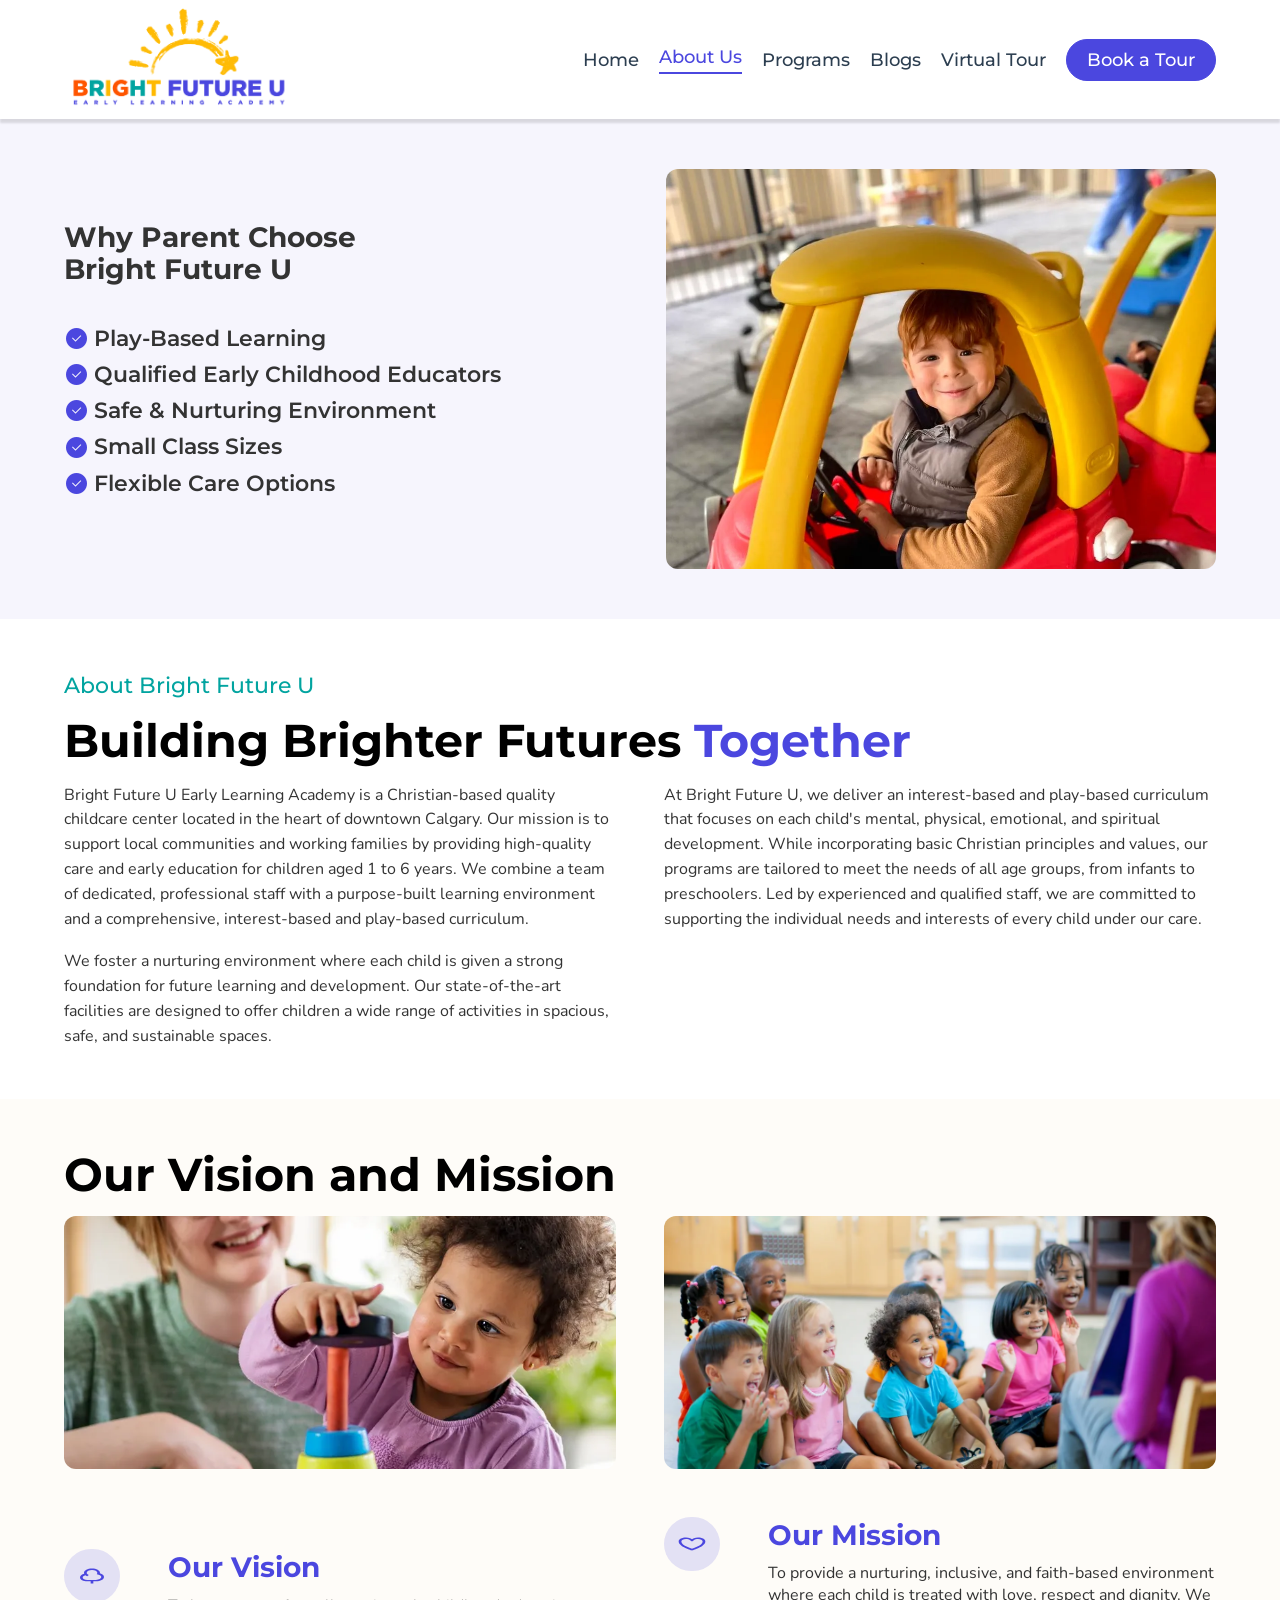
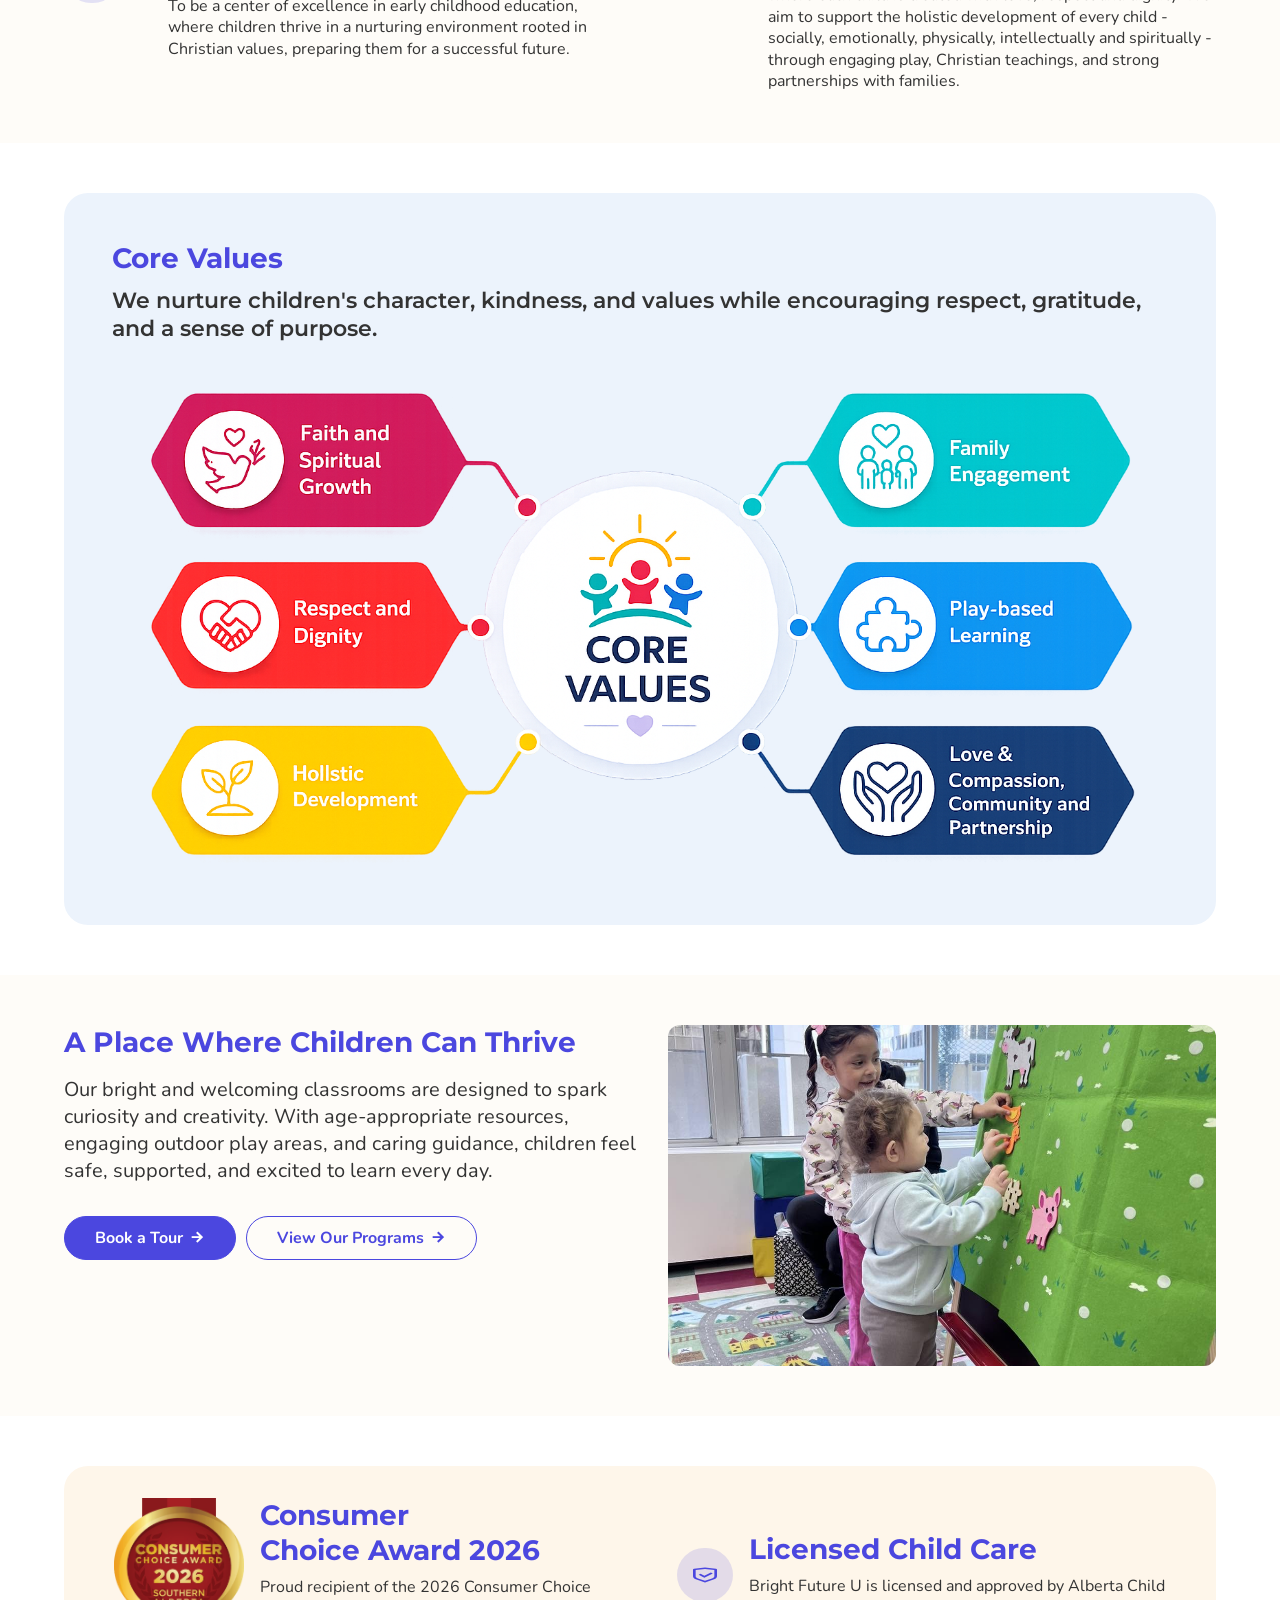
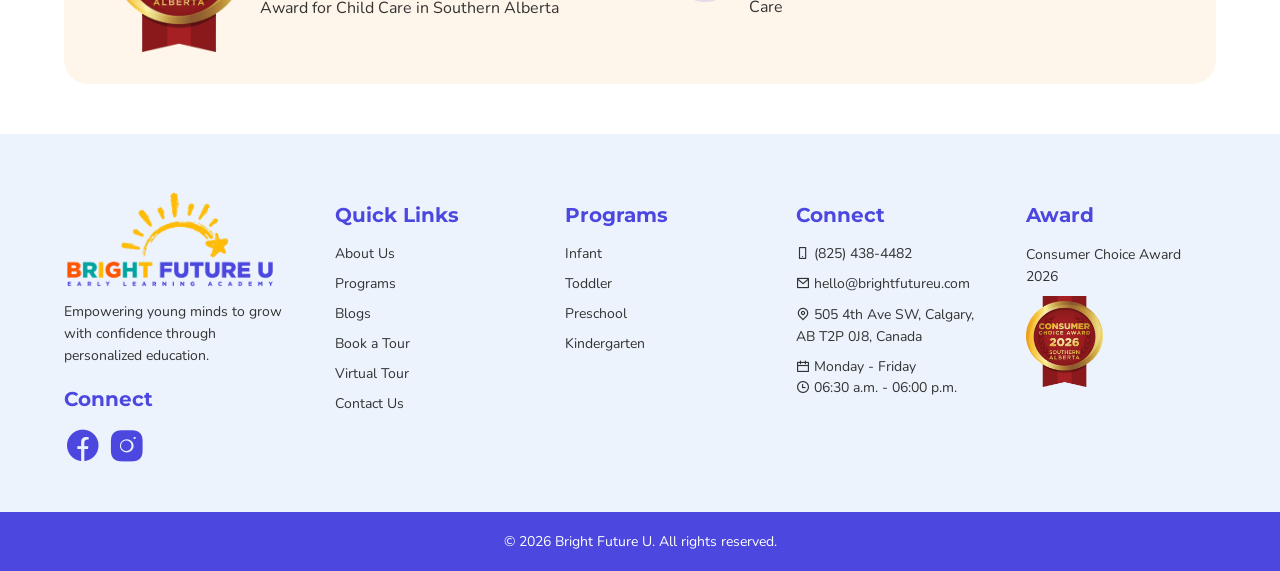
==== about-us.html @ 98a21fdb "updated social media links" ====
<!DOCTYPE html>
<html lang="en">
  <head>
    <meta charset="UTF-8" />
    <meta name="viewport" content="width=device-width, initial-scale=1.0" />
    <title>About Us | Bright Future U</title>
    <link rel="icon" type="image/png" href="assets/logo.png" />
    <link rel="preconnect" href="https://fonts.googleapis.com" />
    <link rel="preconnect" href="https://fonts.gstatic.com" crossorigin />
    <link
      href="https://fonts.googleapis.com/css2?family=Montserrat:wght@500;600;700&family=Nunito:wght@400;500;600;700&display=swap"
      rel="stylesheet"
    />
    <link rel="stylesheet" href="vendor/remixicon/remixicon.css" />
    <link rel="stylesheet" href="styles.css" />
  </head>
  <body>
    <nav class="main-nav" aria-label="Primary navigation">
      <a class="logo" href="index.html" aria-label="Bright Future U home">
        <img src="assets/logo.png" alt="Bright Future U" />
      </a>
      <button class="menu-toggle" type="button" aria-expanded="false" aria-controls="primary-menu">
        <span></span><span></span><span></span>
        <span class="sr-only">Menu</span>
      </button>
      <div class="nav-links" id="primary-menu">
        <a href="index.html">Home</a>
        <a href="about-us.html" aria-current="page">About Us</a>
        <a href="index.html#programs">Programs</a>
        <a href="index.html#blog">Blogs</a>
        <a href="index.html#tour">Virtual Tour</a>
        <a class="button button-small" href="index.html#tour">Book a Tour</a>
      </div>
    </nav>

    <main class="about-page">
      <section class="about-intro section-band">
        <div class="container two-col">
          <div>
            <h1 class="about-section-title">Why Parent Choose<br />Bright Future U</h1>
            <ul class="check-list about-check-list">
              <li><i class="ri-checkbox-circle-fill" aria-hidden="true"></i>Play-Based Learning</li>
              <li><i class="ri-checkbox-circle-fill" aria-hidden="true"></i>Qualified Early Childhood Educators</li>
              <li><i class="ri-checkbox-circle-fill" aria-hidden="true"></i>Safe &amp; Nurturing Environment</li>
              <li><i class="ri-checkbox-circle-fill" aria-hidden="true"></i>Small Class Sizes</li>
              <li><i class="ri-checkbox-circle-fill" aria-hidden="true"></i>Flexible Care Options</li>
            </ul>
          </div>
          <img class="about-rounded-media" src="assets/about-hero.jpg" alt="Child smiling in a red toy car" />
        </div>
      </section>

      <section class="about-story" data-node-id="321:223" data-name="About Us Content">
        <div class="container">
          <p class="eyebrow">About Bright Future U</p>
          <h2 class="about-hero-title">Building Brighter Futures <span>Together</span></h2>
          <div class="about-story-grid">
            <div>
              <p>Bright Future U Early Learning Academy is a Christian-based quality childcare center located in the heart of downtown Calgary. Our mission is to support local communities and working families by providing high-quality care and early education for children aged 1 to 6 years. We combine a team of dedicated, professional staff with a purpose-built learning environment and a comprehensive, interest-based and play-based curriculum.</p>
              <p>We foster a nurturing environment where each child is given a strong foundation for future learning and development. Our state-of-the-art facilities are designed to offer children a wide range of activities in spacious, safe, and sustainable spaces.</p>
            </div>
            <p>At Bright Future U, we deliver an interest-based and play-based curriculum that focuses on each child's mental, physical, emotional, and spiritual development. While incorporating basic Christian principles and values, our programs are tailored to meet the needs of all age groups, from infants to preschoolers. Led by experienced and qualified staff, we are committed to supporting the individual needs and interests of every child under our care.</p>
          </div>
        </div>
      </section>

      <section class="vision-mission" data-node-id="352:764" data-name="Our Mission Content">
        <div class="container">
          <h2 class="about-hero-title">Our Vision and Mission</h2>
          <div class="vision-grid">
            <article class="vision-card">
              <img class="vision-image" src="assets/about-vision.jpg" alt="Teacher smiling with a young child" />
              <div class="vision-content">
                <span class="icon-bubble"><img src="assets/icon-tree.svg" alt="" /></span>
                <div>
                  <h3>Our Vision</h3>
                  <p>To be a center of excellence in early childhood education, where children thrive in a nurturing environment rooted in Christian values, preparing them for a successful future.</p>
                </div>
              </div>
            </article>
            <article class="vision-card">
              <img class="vision-image" src="assets/about-mission.jpg" alt="Children listening during circle time" />
              <div class="vision-content">
                <span class="icon-bubble"><img src="assets/icon-heart.svg" alt="" /></span>
                <div>
                  <h3>Our Mission</h3>
                  <p>To provide a nurturing, inclusive, and faith-based environment where each child is treated with love, respect and dignity. We aim to support the holistic development of every child - socially, emotionally, physically, intellectually and spiritually - through engaging play, Christian teachings, and strong partnerships with families.</p>
                </div>
              </div>
            </article>
          </div>
        </div>
      </section>

      <section class="core-values">
        <div class="container core-card">
          <h2>Core Values</h2>
          <p>We nurture children's character, kindness, and values while encouraging respect, gratitude, and a sense of purpose.</p>
          <img src="assets/about-core-values.jpg" alt="Core values diagram for Bright Future U" />
        </div>
      </section>

      <section class="about-thrive">
        <div class="container thrive-grid">
          <div>
            <h2>A Place Where Children Can Thrive</h2>
            <p>Our bright and welcoming classrooms are designed to spark curiosity and creativity. With age-appropriate resources, engaging outdoor play areas, and caring guidance, children feel safe, supported, and excited to learn every day.</p>
            <div class="hero-actions">
              <a class="button" href="index.html#tour">Book a Tour <i class="ri-arrow-right-line" aria-hidden="true"></i></a>
              <a class="button button-outline" href="index.html#programs">View Our Programs <i class="ri-arrow-right-line" aria-hidden="true"></i></a>
            </div>
          </div>
          <img src="assets/about-thrive.jpg" alt="Children playing with a classroom felt activity" />
        </div>
      </section>

      <section class="about-awards">
        <div class="container awards-card">
          <div class="award-item">
            <img src="assets/about-award.png" alt="Consumer Choice Award 2026 Southern Alberta" />
            <div>
              <h2>Consumer<br />Choice Award 2026</h2>
              <p>Proud recipient of the 2026 Consumer Choice Award for Child Care in Southern Alberta</p>
            </div>
          </div>
          <div class="award-item license-item">
            <span class="icon-bubble"><img src="assets/icon-shield-check.svg" alt="" /></span>
            <div>
              <h2>Licensed Child Care</h2>
              <p>Bright Future U is licensed and approved by Alberta Child Care</p>
            </div>
          </div>
        </div>
      </section>
    </main>

    <footer class="site-footer" id="contact">
      <div class="container footer-grid">
        <div>
          <img class="footer-logo" src="assets/logo.png" alt="Bright Future U" />
          <p>Empowering young minds to grow with confidence through personalized education.</p>
          <h3>Connect</h3>
             <div class="socials"><a href="https://www.facebook.com/profile.php?id=61569810943887" target="_blank"><i class="ri-facebook-circle-fill social-icon"></i></a><a href="https://www.instagram.com/brightfutureucalgary" target="_blank"><i class="ri-instagram-fill social-icon"></i></a></div>
        </div>
        <div><h3>Quick Links</h3><a href="about-us.html">About Us</a><a href="index.html#programs">Programs</a><a href="index.html#blog">Blogs</a><a href="index.html#tour">Book a Tour</a><a href="index.html#tour">Virtual Tour</a><a href="#contact">Contact Us</a></div>
        <div><h3>Programs</h3><a href="index.html#programs">Infant</a><a href="index.html#programs">Toddler</a><a href="index.html#programs">Preschool</a><a href="index.html#programs">Kindergarten</a></div>
        <div><h3>Connect</h3><a href="tel:8254384482"><i class="ri-smartphone-line"></i> (825) 438-4482</a><a href="mailto:hello@brightfutureu.com"><i class="ri-mail-line"></i> hello@brightfutureu.com</a><p><i class="ri-map-pin-line"></i> 505 4th Ave SW, Calgary, AB T2P 0J8, Canada</p><p><i class="ri-calendar-line"></i> Monday - Friday<br /><i class="ri-time-line"></i> 06:30 a.m. - 06:00 p.m.</p></div>
        <div><h3>Award</h3><p>Consumer Choice Award 2026</p><img class="footer-award" src="assets/award.png" alt="" /></div>
      </div>
      <div class="copyright">&copy; 2026 Bright Future U. All rights reserved.</div>
    </footer>

    <script src="script.js"></script>
  </body>
</html>
---- styles.css ----
:root {
  --primary: #4b47df;
  --primary-hover: rgb(2, 164, 160);
  --primary-75: rgba(75, 71, 223, .75);
  --accent: rgb(2, 164, 160);
  --ink: #333333;
  --muted: #333333;
  --soft: #f6f5fd;
  --blue-soft: #ecf3fc;
  --line: #d5dbe8;
  --yellow: #ffd163;
  --white: #fff;
  --container: min(1152px, calc(100vw - 40px));
}

* { box-sizing: border-box; }
html { scroll-behavior: smooth; }
body {
  margin: 0;
  color: var(--ink);
  font-family: "Nunito", Arial, sans-serif;
  background: #ffffff;
  padding-top: 119px;
}
a { color: inherit; text-decoration: none; }
img { display: block; max-width: 100%; }
.sr-only { position: absolute; width: 1px; height: 1px; overflow: hidden; clip: rect(0,0,0,0); }
.container { 
  width: var(--container); 
  margin: 0 auto; 
}

h1, h2, h3 { font-family: "Montserrat", Arial, sans-serif; margin: 0; color: var(--ink); letter-spacing: 0; }
h1 { font-size: clamp(2.375rem, 4.2vw, 2.875rem); line-height: 1.08; font-weight: 700; }
h1 span { display: block; color: var(--primary); }
h2 { font-size: clamp(1.5625rem, 2.4vw, 1.75rem); line-height: 1.22; font-weight: 700; color: var(--primary); }
h3 { font-size: 1.125rem; line-height: 1.3; }
p { margin: 0; line-height: 1.55; }
.muted, .section-heading p, .event-card p, .blog-card p { color: var(--muted); }


.social-icon {
  font-size: 2.25rem;
  color: #4b47df;
  line-height: 1;
}

.mb-20{
  margin-bottom: 20px;
}

.button {
  display: inline-flex;
  min-height: 44px;
  align-items: center;
  justify-content: center;
  border-radius: 999px;
  border: 1px solid var(--primary);
  background: var(--primary);
  color: white;
  padding: 12px 28px;
  font-weight: 700;
  transition: transform .2s ease, box-shadow .2s ease, background .2s ease, border-color .2s ease, color .2s ease;
}
.button:hover { 
  background: var(--primary-hover); 
  border-color: var(--accent); 
  color: var(--white); 
  transform: translateY(-1px); 
  box-shadow: 0 10px 24px rgba(75, 71, 223, .18); 
}
.button-outline { color: var(--primary); background: transparent; }
.button-outline:hover { background: var(--primary-hover); border-color: var(--primary-hover); color: #fff; }
.button-light { background: #fff; color: var(--primary); border-color: #fff; }
.button-light:hover { background: var(--primary-hover); border-color: var(--primary-hover); color: #fff; }
.button-small { min-height: 42px; padding: 9px 20px; font-family: "Montserrat", Arial, sans-serif; font-size: 1.125rem; font-weight: 500; }

.site-header {
  min-height: 521px;
  background-image: linear-gradient(90deg, rgba(255,255,255,.98) 0 39%, rgba(255,255,255,.73) 50%, rgba(255,255,255,0) 72%), url("assets/header.png");
  background-position: center, right center;
  background-size: cover, auto 134%;
  background-repeat: no-repeat;
}
.main-nav {
  height: 119px;
  width: 100%;
  display: flex;
  align-items: center;
  justify-content: space-between;
  padding: 0 max(20px, calc((100vw - 1152px) / 2));
  background: #fff;
  box-shadow: 0 4px 2px rgba(0,0,0,.12);
  position: fixed;
  top: 0;
  left: 0;
  z-index: 1000;
  transition: background .2s ease, box-shadow .2s ease, backdrop-filter .2s ease;
}
.main-nav.is-scrolled {
  background: rgba(255, 255, 255, .72);
  backdrop-filter: blur(18px);
  -webkit-backdrop-filter: blur(18px);
  box-shadow: 0 8px 24px rgba(0,0,0,.1);
}
.logo img { width: 236px; height: 119px; object-fit: contain; }
.nav-links { display: flex; align-items: center; justify-content: flex-end; gap: 20px; font-family: "Montserrat", Arial, sans-serif; font-size: 1.125rem; font-weight: 500; color: #2c3e50; }
.nav-links a:not(.button):hover { color: var(--primary); }
.nav-links a[aria-current="page"] {
  color: var(--primary);
  border-bottom: 2px solid var(--primary);
  padding-bottom: 4px;
}
.menu-toggle { display: none; width: 44px; height: 44px; border: 0; background: transparent; padding: 9px; }
.menu-toggle span:not(.sr-only) { display: block; height: 2px; background: var(--ink); margin: 6px 0; }

.hero { width: var(--container); margin: 0 auto; padding-top: 50px; }
.hero-copy { max-width: 540px; display: grid; gap: 24px; }
.hero-copy > p { max-width: 536px; font-size: 1.125rem; font-weight: 500; }
.hero-actions { display: flex; gap: 10px; flex-wrap: wrap; }
.hero-actions .button { min-height: 67px; padding: 20px 50px; font-size: 1.25rem; }
.award { display: flex; align-items: center; gap: 10px; margin-top: 10px; }
.award img { width: 77px; height: 91px; object-fit: contain; }
.award strong { display: block; color: var(--accent); font-family: "Montserrat", Arial, sans-serif; font-size: 1rem; }
.award span { display: block; color: #000; font-size: 1rem; }

.trust-strip { width: var(--container); margin: 0 auto; min-height: 136px; display: grid; grid-template-columns: repeat(3, 1fr); gap: 10px; align-items: center; background: #fff; }
.trust-item { display: flex; align-items: center; gap: 10px; min-width: 0; }
.trust-item span { width: 56px; height: 56px; border-radius: 999px; background: rgba(75, 71, 223, .15); display: grid; place-items: center; flex: 0 0 56px; }
.trust-item img { width: 30px; height: 30px; object-fit: contain; }
.trust-item p { font-size: 1.125rem; font-weight: 700; }

section { padding: 30px 0; }
.section-band { background: var(--soft); }
.two-col { 
  display: grid; 
  grid-template-columns: minmax(0, 1fr) 550px; 
  gap: 32px; 
  align-items: center; 
}
.eyebrow { color: var(--accent); font-family: "Montserrat", Arial, sans-serif; font-size: 1.375rem; font-weight: 500; margin-bottom: 12px; }
.check-list { list-style: none; padding: 16px 0 18px; margin: 0; display: grid; gap: 8px; }
.check-list li, .cta-card li { min-height: 28px; display: flex; align-items: center; gap: 6px; font-size: 1.25rem; }
.check-list i, .cta-card i { color: var(--primary); font-size: 1.5rem; line-height: 1; flex: 0 0 24px; }
.rounded-media { width: 550px; height: 400px; object-fit: cover; border-radius: 8px; }

.video-feature { background: #fff; }
.feature-card { min-height: 346px; background: var(--blue-soft); border-radius: 8px; padding: 48px; display: grid; grid-template-columns: minmax(0, 1fr) 401px; gap: 32px; align-items: center; }
.feature-card p { margin: 12px 0 24px; font-size: 1.25rem; }
.video-thumb { position: relative; border-radius: 8px; overflow: hidden; }
.video-thumb img { width: 401px; height: 250px; object-fit: cover; }
.video-thumb button { position: absolute; inset: 50% auto auto 50%; transform: translate(-50%, -50%); width: 56px; height: 56px; border: 0; border-radius: 999px; background: #fff; box-shadow: 0 10px 24px rgba(0,0,0,.18); cursor: pointer; display: grid; place-items: center; }
.video-thumb button span { width: 0; height: 0; border-top: 10px solid transparent; border-bottom: 10px solid transparent; border-left: 15px solid var(--primary); margin-left: 4px; }

.section-heading { margin-bottom: 32px; }
.section-heading p { margin-top: 10px; font-size: 1.125rem; }
.program-grid { display: grid; grid-template-columns: repeat(4, 1fr); gap: 32px; }
.program-card, .testimonial, .event-card, .blog-card { border: 1px solid var(--line); border-radius: 8px; background: #fff; }
.program-card { min-height: 231px; padding: 25px; display: grid; gap: 10px; align-content: start; }
.program-card > img { width: 56px; height: 56px; object-fit: contain; }
.program-card h3, .program-card a { color: var(--primary); }
.program-card p { min-height: 22px; color: var(--muted); }
.program-card a, .event-card a, .blog-card a, .row-heading a { color: var(--primary); font-weight: 700; transition: color .2s ease, background .2s ease, border-color .2s ease, transform .2s ease; }
.program-card a:hover, .event-card a:hover, .row-heading a:hover { color: var(--primary-hover); }
.program-card a i, .event-card a i, .row-heading a i { transition: transform .2s ease; }
.program-card a:hover i, .event-card a:hover i, .row-heading a:hover i { transform: translateX(4px); }
.program-cta { border-top: 1px solid var(--line); display: inline-flex; align-items: center; gap: 10px; padding-top: 10px; margin-top: 2px; font-size: 1rem; }
.program-cta:hover { border-top-color: var(--primary-hover); }
.program-cta i { font-size: 1.5rem; line-height: 1; }

.cta { padding-top: 0; }
.cta-card { background: var(--yellow); border-radius: 8px; padding: 32px 50px 11px; display: grid; grid-template-columns: minmax(0, 1fr) auto; gap: 24px 32px; align-items: center; }
.cta-card h2 { color: var(--ink); text-align: center; }
.cta-card p { text-align: center; }
.cta-actions { display: flex; gap: 16px; }
.cta-card ul { grid-column: 1 / -1; margin: 0; padding: 0; list-style: none; display: grid; grid-template-columns: repeat(4, auto); justify-content: center; gap: 24px; }
.cta-card li { font-size: 1rem; min-height: 40px; }

.testimonial-grid, .event-grid, .blog-grid { display: grid; grid-template-columns: repeat(3, 1fr); gap: 36px; }
.testimonial { min-height: 248px; padding: 33px; display: grid; gap: 18px; }
.stars { color: #ffbd34; letter-spacing: 2px; font-weight: 700; }
.testimonial footer { display: flex; align-items: center; gap: 16px; }
.testimonial footer img { width: 48px; height: 48px; border-radius: 999px; object-fit: cover; }
.testimonial strong { display: block; font-family: "Montserrat", Arial, sans-serif; }

.events { background: var(--blue-soft); padding: 60px 0; }
.row-heading { display: flex; align-items: center; justify-content: space-between; gap: 20px; margin-bottom: 32px; }
.event-card { min-height: 164px; padding: 23px; display: grid; grid-template-columns: 64px 1fr; gap: 18px; }
.event-card time { height: 67px; border: 1px solid var(--line); border-radius: 8px; background: #e4e3fa; display: grid; place-items: center; color: var(--primary); font-size: 1.375rem; font-weight: 700; line-height: 1; }
.event-card time b { display: block; color: var(--ink); font-size: 0.875rem; text-transform: uppercase; }

.blog { padding: 60px 0; }
.blog-card { overflow: hidden; }
.blog-card img { width: 100%; height: 220px; object-fit: cover; }
.blog-card div { padding: 20px; display: grid; gap: 10px; }
.blog-cta { 
  width: fit-content;
  min-height: 45px; 
  display: inline-flex; 
  align-items: center; 
  justify-content: center; gap: 12px; 
  border: 2px solid var(--primary); 
  border-radius: 999px; color: var(--primary); 
  font-family: "Nunito", Arial, sans-serif;
  font-size: 1rem; font-weight: 700; 
  padding: 10px 30px; margin-top: 8px; 
}
.blog-cta:hover {
  background: var(--primary);
  border-color: var(--primary);
  color: #fff;
  transform: translateY(-1px);
}
.blog-cta i { font-size: 1.875rem; line-height: 1; }
.blog-cta:hover i { transform: translateX(4px); }

.faq-map { background: #fff; padding: 60px 0; }
.faq-map-grid { display: grid; grid-template-columns: minmax(0, 600px) minmax(320px, 443px); justify-content: space-between; gap: 48px; }
.accordion { display: grid; gap: 16px; }
.accordion button { width: 100%; min-height: 51px; text-align: left; border: 1px solid var(--line); border-radius: 16px; background: #fff; color: var(--ink); font: 400 1.25rem/1.3 "Nunito", Arial, sans-serif; padding: 12px 24px; cursor: pointer; display: grid; grid-template-columns: 1fr auto; gap: 12px; align-items: center; }
.accordion button i { color: var(--primary); font-size: 1.5rem; line-height: 1; transition: transform .2s ease; }
.accordion button.is-open i { transform: rotate(180deg); }
.accordion-answer { display: none; grid-column: 1 / -1; margin-top: 1px; padding-top: 12px; border-top: 1px solid rgba(0,0,0,.15); font-size: 1rem; color: var(--muted); }
.accordion button.is-open .accordion-answer { display: block; }
.map { width: 443px; height: 431px; object-fit: cover; border-radius: 8px; }

.site-footer { background: var(--blue-soft); }
.footer-grid { padding: 48px 0; display: grid; grid-template-columns: 230px repeat(4, minmax(130px, 190px)); gap: 40px; justify-content: space-between; align-items: start; }
.footer-logo { width: 236px; height: 119px; object-fit: contain; margin-left: -6px; }
.site-footer h3 { color: var(--primary); font-size: 1.25rem; margin: 20px 0 16px; }
.site-footer a, .site-footer p { color: var(--ink); font-size: 0.875rem; margin-bottom: 8px; }
.site-footer a { display: block; width: fit-content; border-bottom: 1px solid transparent; padding-bottom: 2px; transition: color .2s ease, border-color .2s ease; }
.site-footer a:hover { color: var(--primary); border-bottom-color: var(--primary); }
.socials { display: flex; gap: 16px; }
.socials a { width: 28px; height: 28px; display: grid; place-items: center; border-radius: 999px; color: var(--primary); font-weight: 700; font-size: 1.25rem; border-bottom: 0; padding-bottom: 0; }
.socials a:hover { border-bottom: 0; color: var(--primary-hover); }
.footer-award { width: 77px; height: 91px; object-fit: contain; }
.copyright { background: var(--primary); color: #fff; text-align: center; padding: 20px; font-size: 0.875rem; }

.about-page section { padding: 50px 0; }
.about-intro { padding: 30px 0; }
.about-section-title {
  color: var(--ink);
  font-size: 1.75rem;
  line-height: 1.12;
  margin-bottom: 24px;
}
.about-check-list li {
  font-family: "Montserrat", Arial, sans-serif;
  font-size: 1.375rem;
  font-weight: 600;
  line-height: 1.28;
}
.about-rounded-media {
  width: 550px;
  height: 400px;
  border-radius: 12px;
  object-fit: cover;
}
.about-story {
  background: #fff;
  padding: 60px 0;
}
.about-hero-title {
  color: #000;
  font-size: clamp(2.25rem, 4.2vw, 2.875rem);
  line-height: 1.12;
  margin-bottom: 16px;
}
.about-hero-title span { color: var(--primary); }
.about-story-grid {
  display: grid;
  grid-template-columns: repeat(2, minmax(0, 1fr));
  gap: 48px;
  color: var(--ink);
  font-size: 1rem;
  line-height: 1.35;
}
.about-story-grid p + p { margin-top: 18px; }
.vision-mission {
  background: #fefcf8;
  padding: 50px 0;
}
.vision-grid {
  display: grid;
  grid-template-columns: repeat(2, minmax(0, 1fr));
  gap: 48px;
}
.vision-card {
  display: grid;
  gap: 48px;
}
.vision-image {
  width: 100%;
  height: 253px;
  border-radius: 12px;
  object-fit: cover;
}
.vision-content {
  display: grid;
  grid-template-columns: 56px 1fr;
  gap: 48px;
  align-items: start;
}
.icon-bubble {
  width: 56px;
  height: 54px;
  display: grid;
  place-items: center;
  border-radius: 999px;
  background: rgba(75, 71, 223, .15);
}
.icon-bubble img {
  width: 32px;
  height: 32px;
  object-fit: contain;
}
.vision-content h3,
.core-card h2,
.thrive-grid h2,
.awards-card h2 {
  color: var(--primary);
  font-size: 1.75rem;
}
.vision-content p,
.thrive-grid p,
.awards-card p {
  font-size: 1rem;
  line-height: 1.35;
  margin-top: 10px;
}
.core-values { background: #fff; padding: 30px 0; }
.core-card {
  background: var(--blue-soft);
  border-radius: 24px;
  padding: 48px;
}
.core-card p {
  color: var(--ink);
  font-family: "Montserrat", Arial, sans-serif;
  font-size: 1.375rem;
  font-weight: 600;
  line-height: 1.28;
  margin: 12px 0 32px;
}
.core-card img {
  width: 100%;
  border-radius: 12px;
}
.about-thrive {
  background: #fefcf8;
  padding: 60px 0;
}
.thrive-grid {
  display: grid;
  grid-template-columns: minmax(0, 1fr) 548px;
  gap: 32px;
  align-items: start;
}
.thrive-grid p {
  max-width: 572px;
  font-size: 1.25rem;
  margin: 16px 0 32px;
}
.thrive-grid img {
  width: 548px;
  height: 341px;
  border-radius: 12px;
  object-fit: cover;
}
.about-thrive .hero-actions .button {
  min-height: 44px;
  padding: 10px 30px;
  font-size: 1rem;
  gap: 6px;
}
.about-awards {
  background: #fff;
  padding: 30px 0;
}
.awards-card {
  background: #fef6ea;
  border-radius: 24px;
  padding: 32px 50px;
  display: grid;
  grid-template-columns: minmax(0, 528px) minmax(0, 1fr);
  gap: 35px;
  align-items: center;
}
.award-item {
  display: grid;
  grid-template-columns: auto 1fr;
  gap: 16px;
  align-items: start;
}
.award-item > img {
  width: 130px;
  height: 154px;
  object-fit: contain;
}
.license-item { align-items: center; }

@media (max-width: 1100px) {
  .about-page .two-col,
  .vision-grid,
  .thrive-grid,
  .awards-card {
    grid-template-columns: 1fr;
  }
  .about-rounded-media,
  .thrive-grid img {
    width: 100%;
    height: auto;
    aspect-ratio: 1.375 / 1;
  }
}

@media (max-width: 700px) {
  .about-page section { padding: 42px 0; }
  .about-story-grid,
  .vision-content,
  .award-item {
    grid-template-columns: 1fr;
    gap: 20px;
  }
  .vision-card { gap: 28px; }
  .core-card,
  .awards-card {
    padding: 26px 20px;
  }
  .core-card p {
    font-size: 1.125rem;
  }
  .about-check-list li {
    font-size: 1.125rem;
  }
}

@media (max-width: 1100px) {
  body { padding-top: 88px; }
  .main-nav { height: 88px; }
  .logo img { width: 174px; height: 88px; }
  .menu-toggle { display: block; }
  .nav-links { position: absolute; left: 0; right: 0; top: 88px; display: none; flex-direction: column; align-items: stretch; gap: 0; padding: 12px 20px 20px; background: #fff; box-shadow: 0 12px 24px rgba(0,0,0,.12); }
  .nav-links.is-open { display: flex; }
  .nav-links a { padding: 12px 0; }
  .nav-links .button { margin-top: 8px; align-self: flex-start; padding-inline: 20px; }
  .site-header { background-position: center, 58% center; background-size: cover, auto 100%; }
  .two-col, .feature-card, .faq-map-grid { grid-template-columns: 1fr; }
  .rounded-media, .video-thumb img, .map { width: 100%; height: auto; aspect-ratio: 1.375 / 1; }
  .program-grid, .testimonial-grid, .event-grid, .blog-grid { grid-template-columns: repeat(2, 1fr); gap: 24px; }
  .cta-card { grid-template-columns: 1fr; }
  .cta-actions { justify-content: center; flex-wrap: wrap; }
  .cta-card ul { grid-template-columns: repeat(2, auto); }
  .footer-grid { grid-template-columns: repeat(2, minmax(0, 1fr)); }
}

@media (max-width: 700px) {
  :root { --container: min(100% - 28px, 1152px); }
  .site-header { min-height: auto; background-image: linear-gradient(180deg, rgba(255,255,255,.98) 0 46%, rgba(255,255,255,.7) 100%), url("assets/header.png"); background-position: center, 58% bottom; padding-bottom: 36px; }
  .hero { padding-top: 34px; }
  .hero-copy { max-width: none; }
  .hero-actions .button { min-height: 54px; padding: 15px 28px; font-size: 1.0625rem; }
  .trust-strip { grid-template-columns: 1fr; gap: 18px; padding: 28px 0; }
  section, .events, .blog, .faq-map { padding: 42px 0; }
  .feature-card { padding: 24px; }
  .program-grid, .testimonial-grid, .event-grid, .blog-grid { grid-template-columns: 1fr; }
  .cta-card { padding: 26px 20px; }
  .cta-card h2, .cta-card p { text-align: left; }
  .cta-actions { justify-content: flex-start; }
  .cta-card ul { grid-template-columns: 1fr; justify-content: stretch; gap: 8px; }
  .row-heading { align-items: flex-start; flex-direction: column; }
  .accordion button { font-size: 1.0625rem; }
  .footer-grid { grid-template-columns: 1fr; gap: 20px; }
}
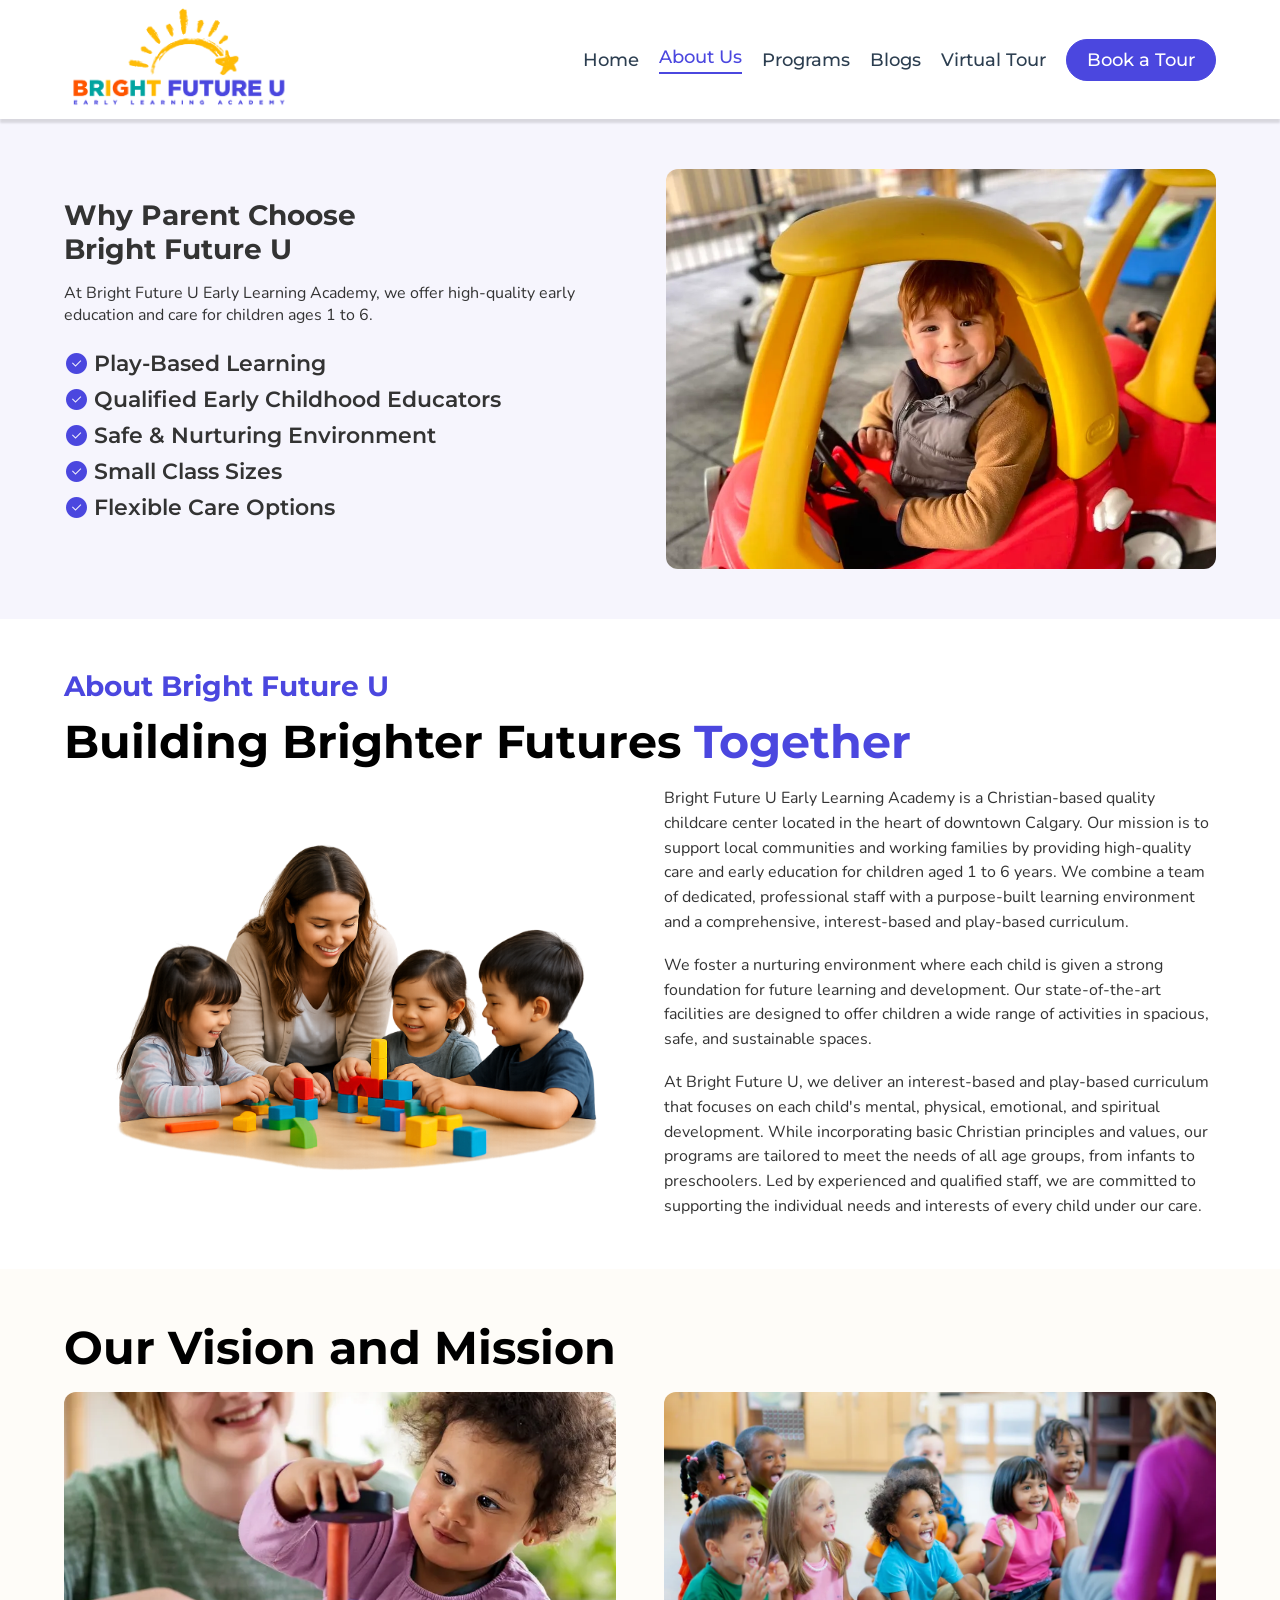
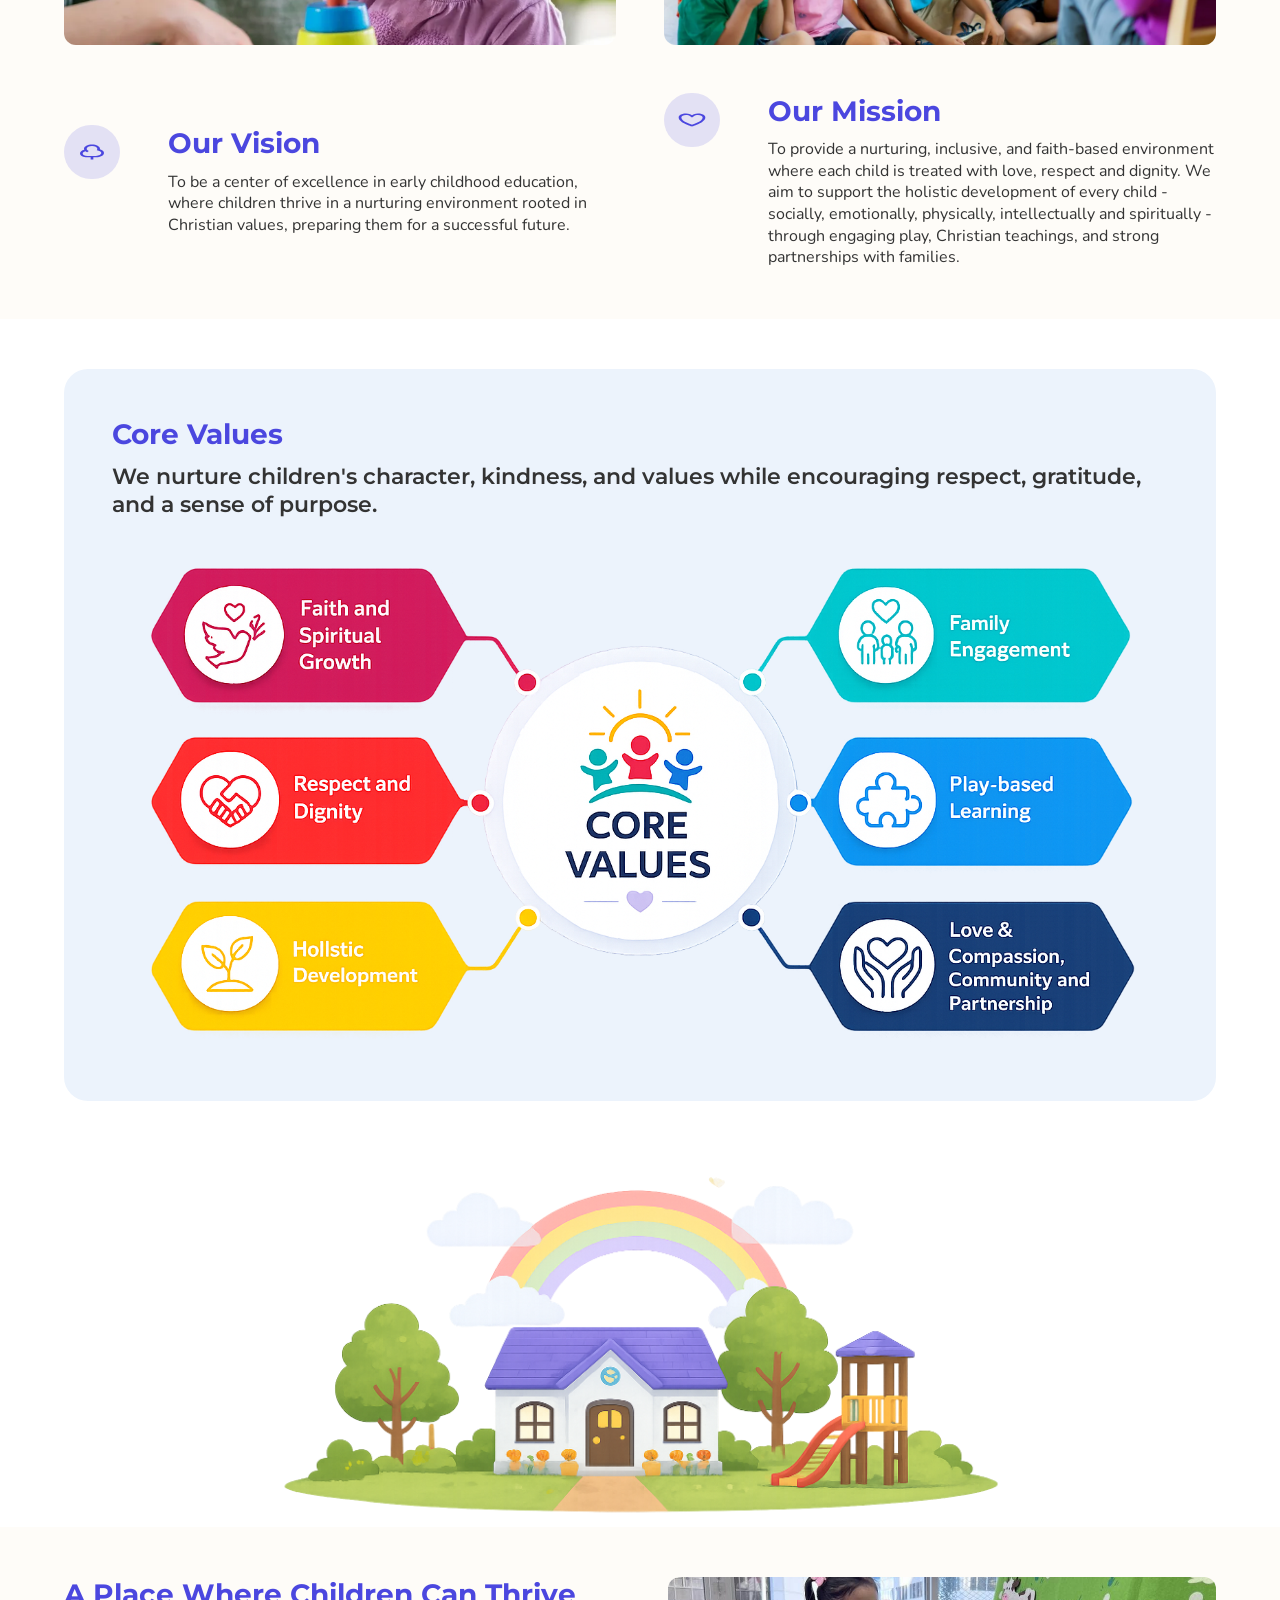
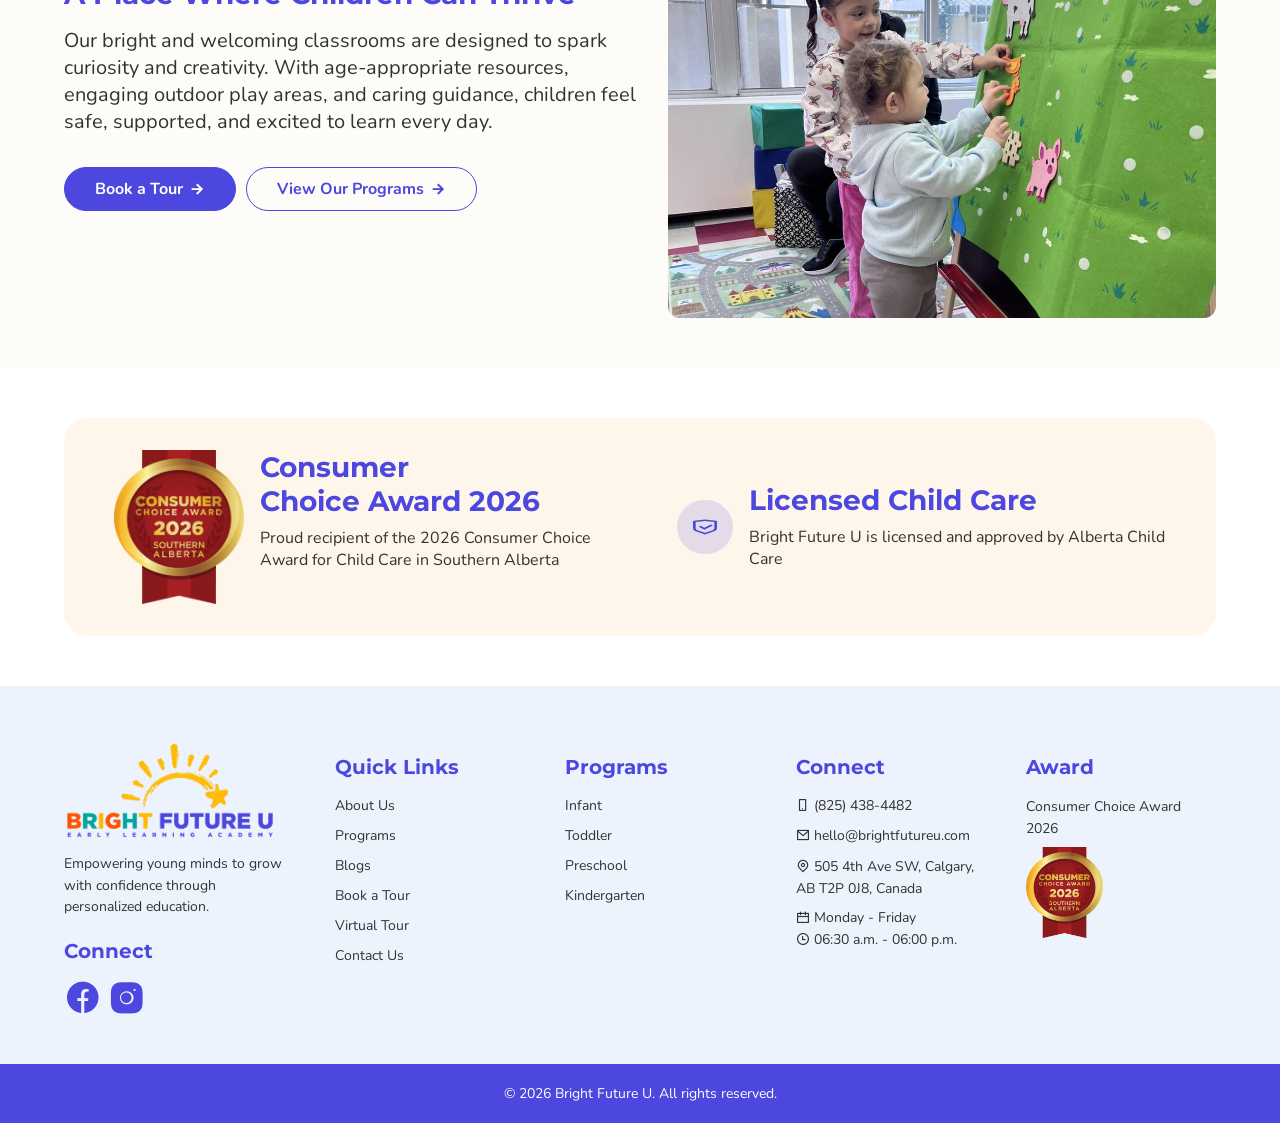
==== commit f7edaa75: "Updated About us page" ====
--- a/about-us.html
+++ b/about-us.html
@@ -4,7 +4,7 @@
     <meta charset="UTF-8" />
     <meta name="viewport" content="width=device-width, initial-scale=1.0" />
     <title>About Us | Bright Future U</title>
-    <link rel="icon" type="image/png" href="assets/logo.png" />
+    <link rel="icon" type="image/png" href="assets/favicon.png" />
     <link rel="preconnect" href="https://fonts.googleapis.com" />
     <link rel="preconnect" href="https://fonts.gstatic.com" crossorigin />
     <link
@@ -34,10 +34,11 @@
     </nav>
 
     <main class="about-page">
-      <section class="about-intro section-band">
+      <section class="about-intro section-band" data-node-id="348:731" data-name="Section - About Us">
         <div class="container two-col">
           <div>
             <h1 class="about-section-title">Why Parent Choose<br />Bright Future U</h1>
+            <p class="about-intro-copy">At Bright Future U Early Learning Academy, we offer high-quality early education and care for children ages 1 to 6.</p>
             <ul class="check-list about-check-list">
               <li><i class="ri-checkbox-circle-fill" aria-hidden="true"></i>Play-Based Learning</li>
               <li><i class="ri-checkbox-circle-fill" aria-hidden="true"></i>Qualified Early Childhood Educators</li>
@@ -46,7 +47,7 @@
               <li><i class="ri-checkbox-circle-fill" aria-hidden="true"></i>Flexible Care Options</li>
             </ul>
           </div>
-          <img class="about-rounded-media" src="assets/about-hero.jpg" alt="Child smiling in a red toy car" />
+          <img class="about-rounded-media" src="assets/about-intro.png" alt="Child smiling in a yellow toy car" />
         </div>
       </section>
 
@@ -55,11 +56,12 @@
           <p class="eyebrow">About Bright Future U</p>
           <h2 class="about-hero-title">Building Brighter Futures <span>Together</span></h2>
           <div class="about-story-grid">
-            <div>
+            <img class="about-story-image" src="assets/about-story.png" alt="Teacher guiding children as they play with colorful blocks" />
+            <div class="about-story-copy">
               <p>Bright Future U Early Learning Academy is a Christian-based quality childcare center located in the heart of downtown Calgary. Our mission is to support local communities and working families by providing high-quality care and early education for children aged 1 to 6 years. We combine a team of dedicated, professional staff with a purpose-built learning environment and a comprehensive, interest-based and play-based curriculum.</p>
               <p>We foster a nurturing environment where each child is given a strong foundation for future learning and development. Our state-of-the-art facilities are designed to offer children a wide range of activities in spacious, safe, and sustainable spaces.</p>
+              <p>At Bright Future U, we deliver an interest-based and play-based curriculum that focuses on each child's mental, physical, emotional, and spiritual development. While incorporating basic Christian principles and values, our programs are tailored to meet the needs of all age groups, from infants to preschoolers. Led by experienced and qualified staff, we are committed to supporting the individual needs and interests of every child under our care.</p>
             </div>
-            <p>At Bright Future U, we deliver an interest-based and play-based curriculum that focuses on each child's mental, physical, emotional, and spiritual development. While incorporating basic Christian principles and values, our programs are tailored to meet the needs of all age groups, from infants to preschoolers. Led by experienced and qualified staff, we are committed to supporting the individual needs and interests of every child under our care.</p>
           </div>
         </div>
       </section>
@@ -97,6 +99,12 @@
           <h2>Core Values</h2>
           <p>We nurture children's character, kindness, and values while encouraging respect, gratitude, and a sense of purpose.</p>
           <img src="assets/about-core-values.jpg" alt="Core values diagram for Bright Future U" />
+        </div>
+      </section>
+
+      <section class="about-banner" data-node-id="357:196" data-name="Section - Banner" style="padding: 0;">
+        <div class="container">
+          <img class="about-banner-image" src="assets/about-banner.png" alt="Illustration of Bright Future U childcare building with rainbow and playground" />
         </div>
       </section>
 
--- a/styles.css
+++ b/styles.css
@@ -239,32 +239,52 @@
 
 .about-page section { padding: 50px 0; }
 .about-intro { padding: 30px 0; }
+.about-intro .two-col {
+  grid-template-columns: minmax(0, 570px) 550px;
+}
 .about-section-title {
   color: var(--ink);
   font-size: 1.75rem;
-  line-height: 1.12;
-  margin-bottom: 24px;
+  line-height: normal;
+  margin-bottom: 16px;
+}
+.about-intro-copy {
+  max-width: 570px;
+  color: var(--ink);
+  font-size: 1rem;
+  line-height: normal;
+  margin-bottom: 8px;
 }
 .about-check-list li {
   font-family: "Montserrat", Arial, sans-serif;
   font-size: 1.375rem;
   font-weight: 600;
-  line-height: 1.28;
+  line-height: 28px;
 }
 .about-rounded-media {
   width: 550px;
   height: 400px;
   border-radius: 12px;
   object-fit: cover;
+  object-position: 50% 61%;
 }
 .about-story {
   background: #fff;
   padding: 60px 0;
 }
+.about-story .eyebrow {
+  color: var(--primary);
+  font-family: "Montserrat", Arial, sans-serif;
+  font-size: 1.75rem;
+  font-weight: 700;
+  line-height: normal;
+  margin-bottom: 10px;
+  text-transform: none;
+}
 .about-hero-title {
   color: #000;
   font-size: clamp(2.25rem, 4.2vw, 2.875rem);
-  line-height: 1.12;
+  line-height: normal;
   margin-bottom: 16px;
 }
 .about-hero-title span { color: var(--primary); }
@@ -272,11 +292,22 @@
   display: grid;
   grid-template-columns: repeat(2, minmax(0, 1fr));
   gap: 48px;
+  align-items: start;
   color: var(--ink);
   font-size: 1rem;
-  line-height: 1.35;
-}
-.about-story-grid p + p { margin-top: 18px; }
+  line-height: normal;
+}
+.about-story-image {
+  width: 100%;
+  height: 390px;
+  object-fit: cover;
+}
+.about-story-copy {
+  color: var(--ink);
+  font-size: 1rem;
+  line-height: normal;
+}
+.about-story-copy p + p { margin-top: 18px; }
 .vision-mission {
   background: #fefcf8;
   padding: 50px 0;
@@ -347,6 +378,17 @@
   width: 100%;
   border-radius: 12px;
 }
+.about-banner {
+  background: #fff;
+  padding: 0;
+}
+.about-banner-image {
+  width: 65%;
+  max-width: 1150px;
+  height: auto;
+  object-fit: cover;
+  margin: 0 auto;
+}
 .about-thrive {
   background: #fefcf8;
   padding: 60px 0;
@@ -422,6 +464,14 @@
   .award-item {
     grid-template-columns: 1fr;
     gap: 20px;
+  }
+  .about-story-image {
+    height: auto;
+    aspect-ratio: 552 / 390;
+  }
+  .about-banner-image {
+    height: auto;
+    aspect-ratio: 1150 / 568;
   }
   .vision-card { gap: 28px; }
   .core-card,
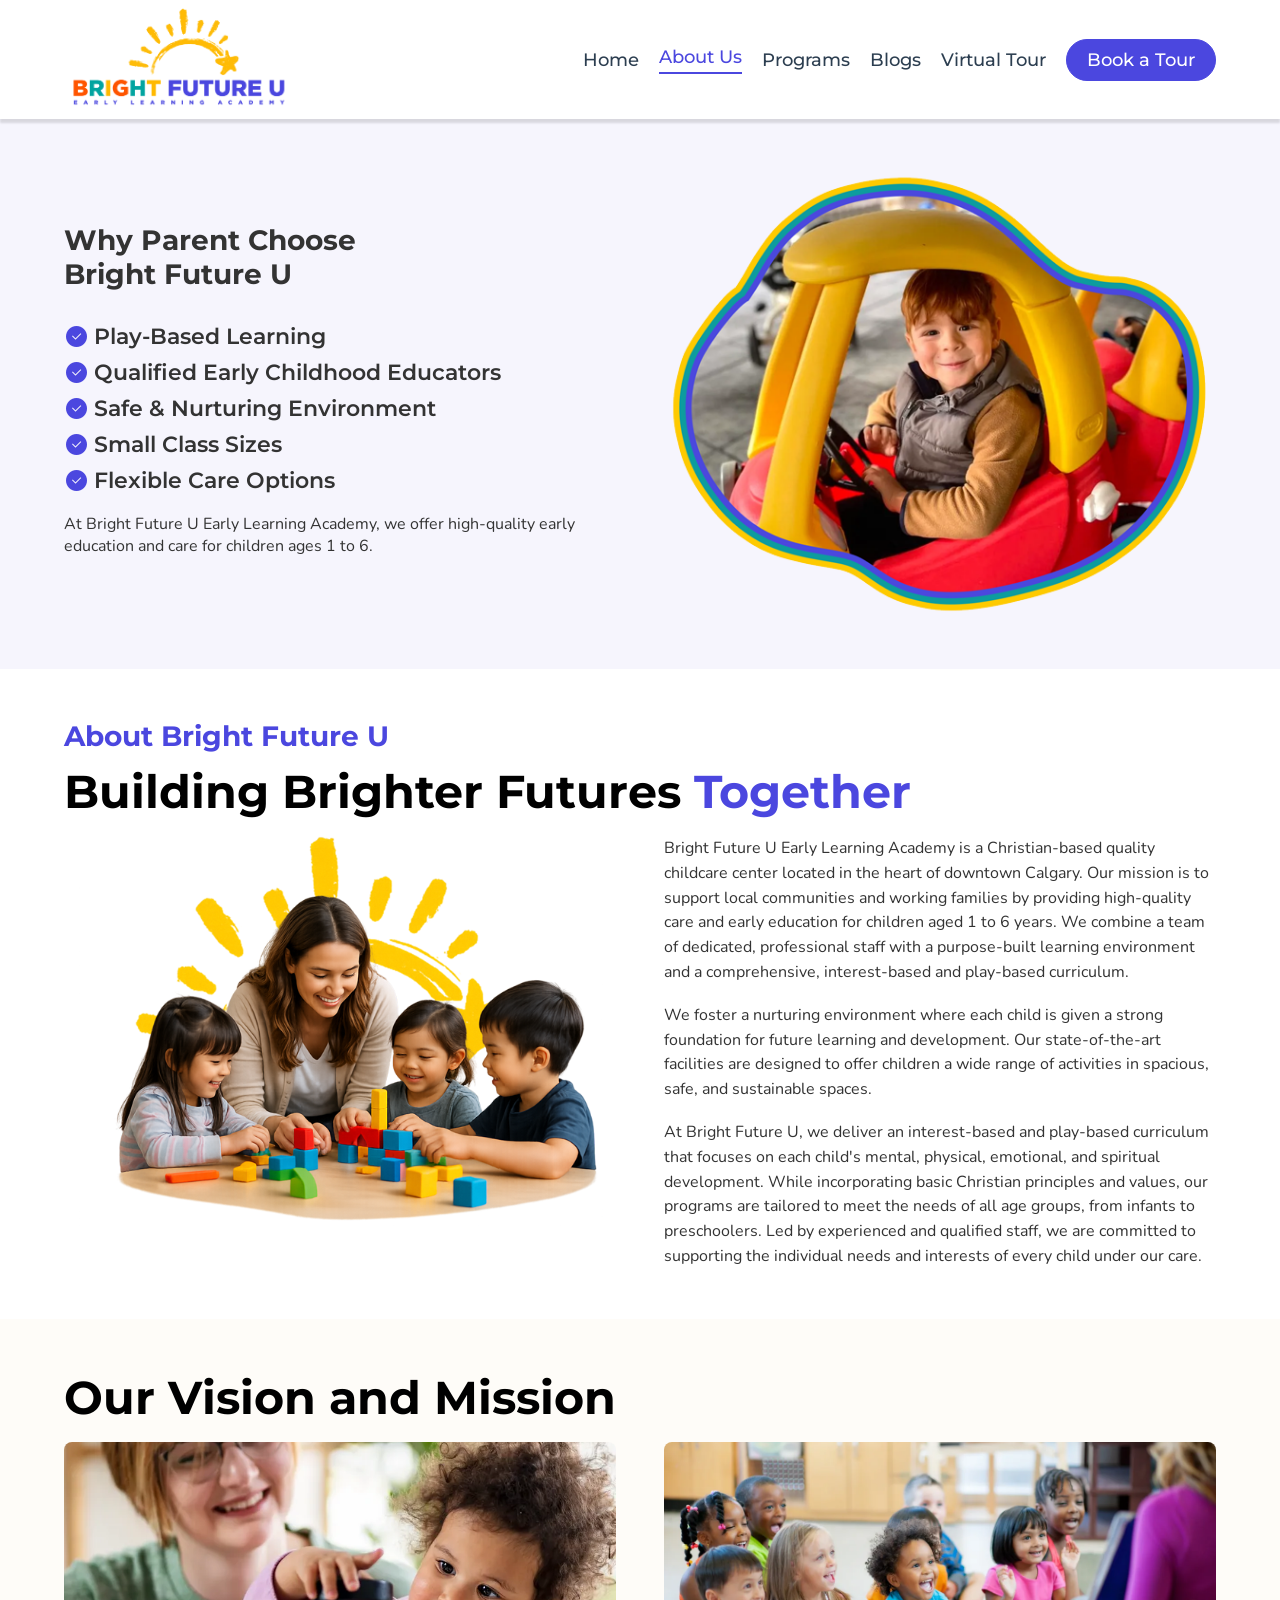
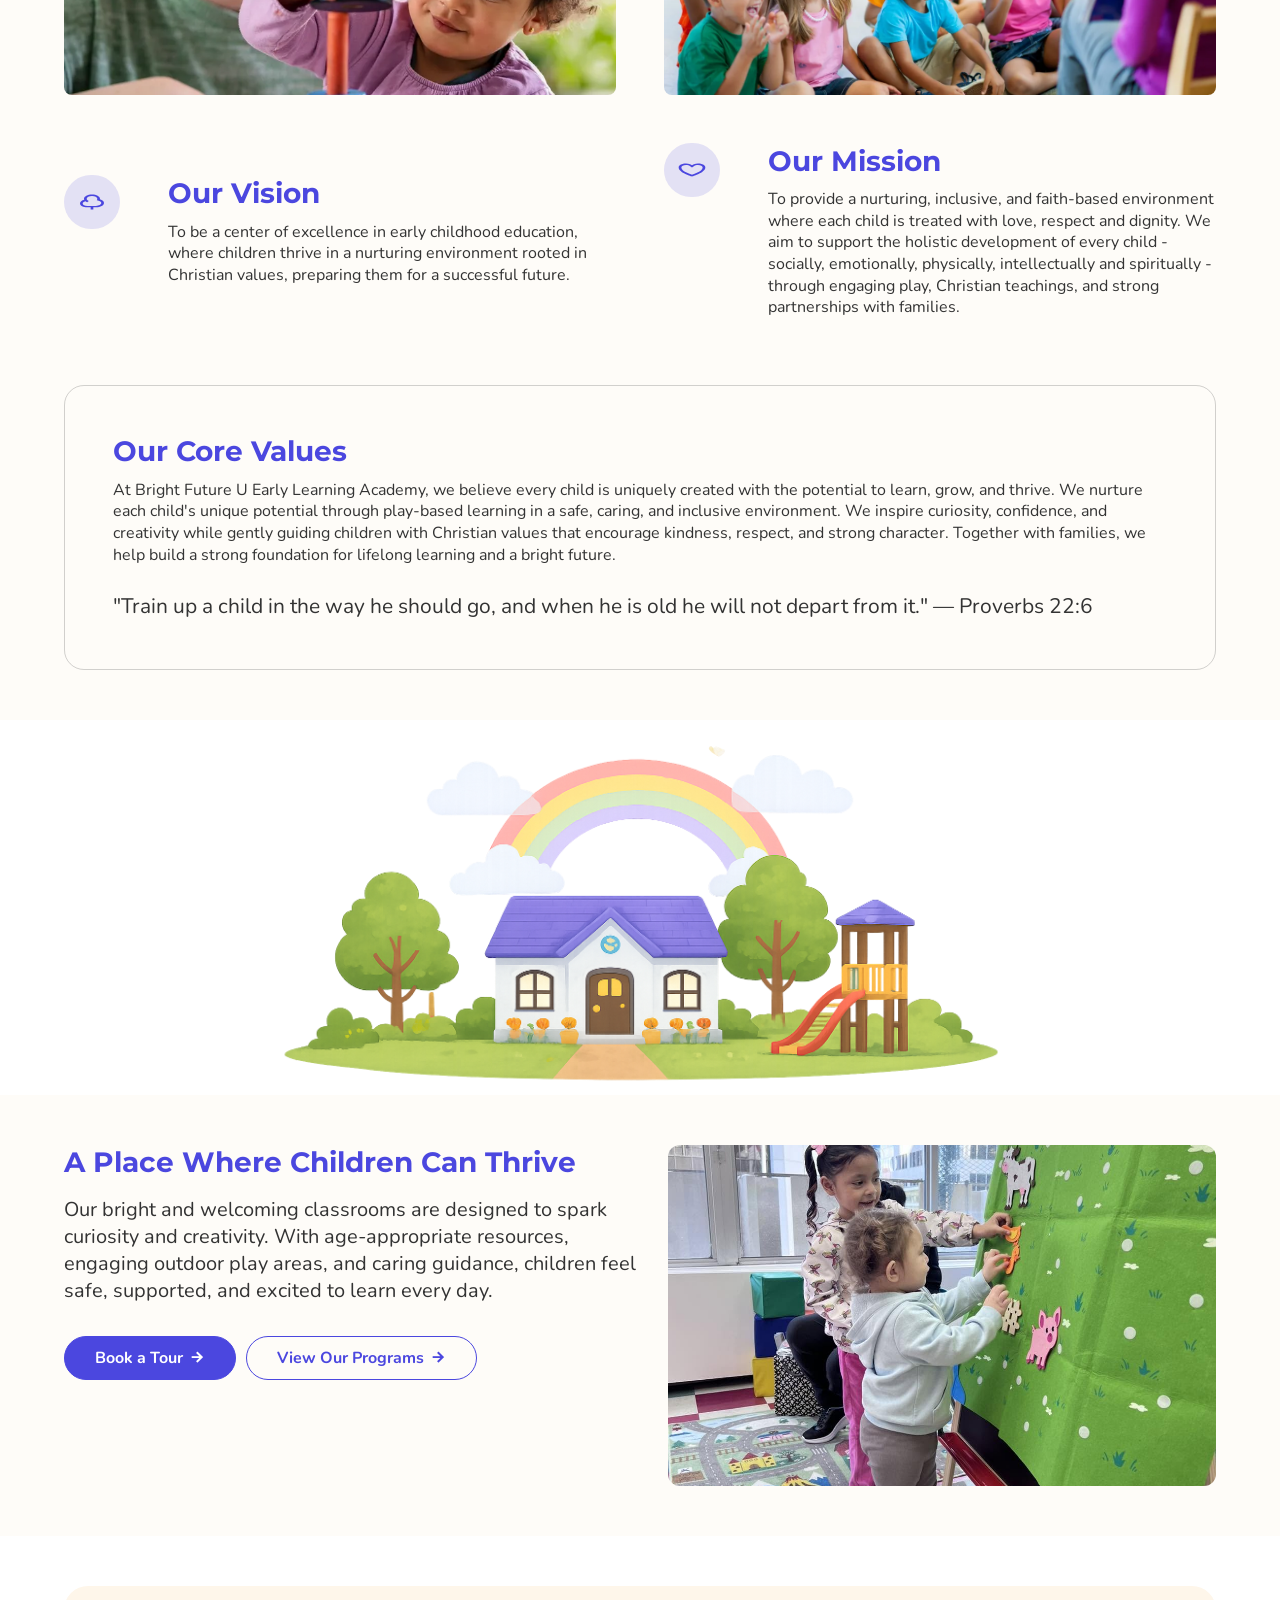
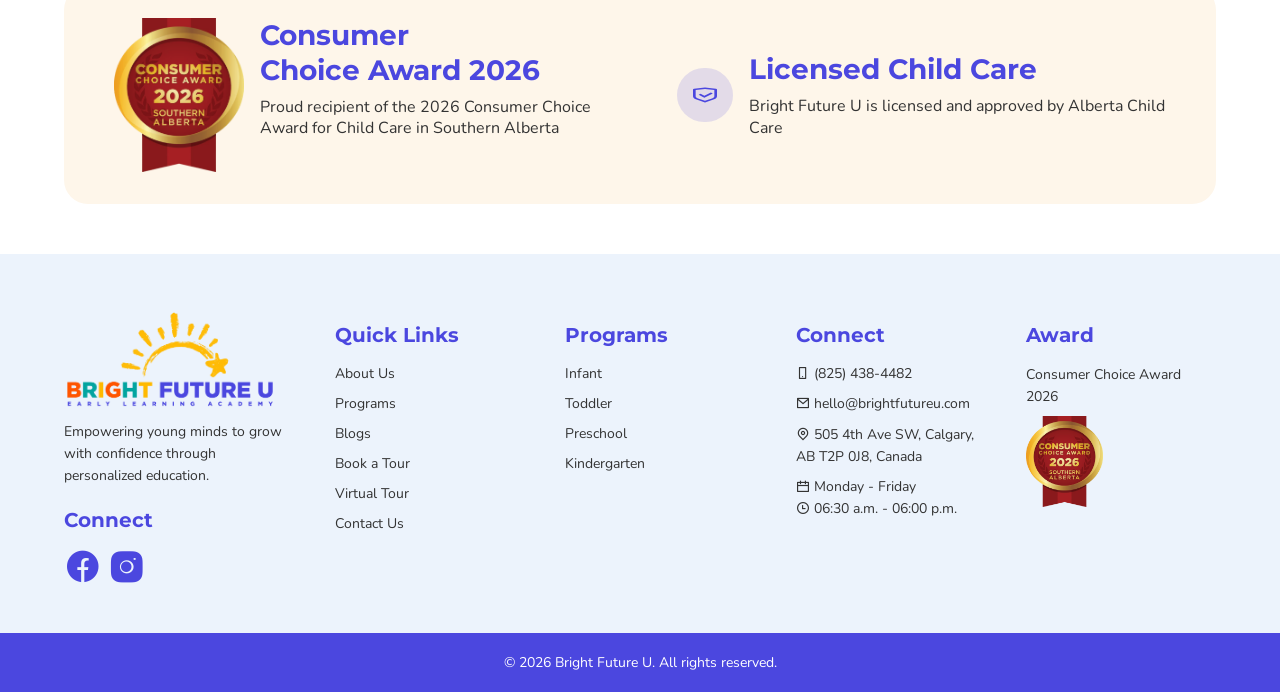
==== commit a4a8fcd8: "Updated About us page" ====
--- a/about-us.html
+++ b/about-us.html
@@ -38,7 +38,7 @@
         <div class="container two-col">
           <div>
             <h1 class="about-section-title">Why Parent Choose<br />Bright Future U</h1>
-            <p class="about-intro-copy">At Bright Future U Early Learning Academy, we offer high-quality early education and care for children ages 1 to 6.</p>
+     
             <ul class="check-list about-check-list">
               <li><i class="ri-checkbox-circle-fill" aria-hidden="true"></i>Play-Based Learning</li>
               <li><i class="ri-checkbox-circle-fill" aria-hidden="true"></i>Qualified Early Childhood Educators</li>
@@ -46,6 +46,7 @@
               <li><i class="ri-checkbox-circle-fill" aria-hidden="true"></i>Small Class Sizes</li>
               <li><i class="ri-checkbox-circle-fill" aria-hidden="true"></i>Flexible Care Options</li>
             </ul>
+              <p class="about-intro-copy">At Bright Future U Early Learning Academy, we offer high-quality early education and care for children ages 1 to 6.</p>
           </div>
           <img class="about-rounded-media" src="assets/about-intro.png" alt="Child smiling in a yellow toy car" />
         </div>
@@ -91,14 +92,11 @@
               </div>
             </article>
           </div>
-        </div>
-      </section>
-
-      <section class="core-values">
-        <div class="container core-card">
-          <h2>Core Values</h2>
-          <p>We nurture children's character, kindness, and values while encouraging respect, gratitude, and a sense of purpose.</p>
-          <img src="assets/about-core-values.jpg" alt="Core values diagram for Bright Future U" />
+          <article class="mission-core-card">
+            <h3>Our Core Values</h3>
+            <p>At Bright Future U Early Learning Academy, we believe every child is uniquely created with the potential to learn, grow, and thrive. We nurture each child's unique potential through play-based learning in a safe, caring, and inclusive environment. We inspire curiosity, confidence, and creativity while gently guiding children with Christian values that encourage kindness, respect, and strong character. Together with families, we help build a strong foundation for lifelong learning and a bright future.</p>
+            <blockquote>"Train up a child in the way he should go, and when he is old he will not depart from it." &mdash; Proverbs 22:6</blockquote>
+          </article>
         </div>
       </section>
 
@@ -155,7 +153,7 @@
         <div><h3>Connect</h3><a href="tel:8254384482"><i class="ri-smartphone-line"></i> (825) 438-4482</a><a href="mailto:hello@brightfutureu.com"><i class="ri-mail-line"></i> hello@brightfutureu.com</a><p><i class="ri-map-pin-line"></i> 505 4th Ave SW, Calgary, AB T2P 0J8, Canada</p><p><i class="ri-calendar-line"></i> Monday - Friday<br /><i class="ri-time-line"></i> 06:30 a.m. - 06:00 p.m.</p></div>
         <div><h3>Award</h3><p>Consumer Choice Award 2026</p><img class="footer-award" src="assets/award.png" alt="" /></div>
       </div>
-      <div class="copyright">&copy; 2026 Bright Future U. All rights reserved.</div>
+      <div class="copyright">&copy; <span data-current-year>2026</span> Bright Future U. All rights reserved.</div>
     </footer>
 
     <script src="script.js"></script>
--- a/styles.css
+++ b/styles.css
@@ -124,11 +124,53 @@
 .award strong { display: block; color: var(--accent); font-family: "Montserrat", Arial, sans-serif; font-size: 1rem; }
 .award span { display: block; color: #000; font-size: 1rem; }
 
-.trust-strip { width: var(--container); margin: 0 auto; min-height: 136px; display: grid; grid-template-columns: repeat(3, 1fr); gap: 10px; align-items: center; background: #fff; }
-.trust-item { display: flex; align-items: center; gap: 10px; min-width: 0; }
-.trust-item span { width: 56px; height: 56px; border-radius: 999px; background: rgba(75, 71, 223, .15); display: grid; place-items: center; flex: 0 0 56px; }
-.trust-item img { width: 30px; height: 30px; object-fit: contain; }
-.trust-item p { font-size: 1.125rem; font-weight: 700; }
+.section-brand {
+  min-height: 116px;
+  padding: 30px max(20px, calc((100vw - 1152px) / 2));
+  background: #fefcf8;
+  display: grid;
+  grid-template-columns: repeat(4, 240px);
+  justify-content: space-between;
+  gap: 10px;
+  align-items: center;
+}
+.brand-item {
+  width: 240px;
+  min-height: 56px;
+  display: flex;
+  align-items: center;
+  gap: 10px;
+  min-width: 0;
+}
+.brand-item span {
+  width: 56px;
+  height: 56px;
+  border-radius: 999px;
+  background: rgba(75, 71, 223, .15);
+  display: grid;
+  place-items: center;
+  flex: 0 0 56px;
+}
+.brand-item img {
+  width: 30px;
+  height: 30px;
+  object-fit: contain;
+}
+.brand-item:first-child img,
+.brand-item:nth-child(2) img {
+  width: 26px;
+  height: 28px;
+}
+.brand-item:nth-child(4) img {
+  width: 28px;
+  height: 26px;
+}
+.brand-item p {
+  color: var(--ink);
+  font-size: 1rem;
+  font-weight: 600;
+  line-height: 1.375;
+}
 
 section { padding: 30px 0; }
 .section-band { background: var(--soft); }
@@ -142,15 +184,79 @@
 .check-list { list-style: none; padding: 16px 0 18px; margin: 0; display: grid; gap: 8px; }
 .check-list li, .cta-card li { min-height: 28px; display: flex; align-items: center; gap: 6px; font-size: 1.25rem; }
 .check-list i, .cta-card i { color: var(--primary); font-size: 1.5rem; line-height: 1; flex: 0 0 24px; }
-.rounded-media { width: 550px; height: 400px; object-fit: cover; border-radius: 8px; }
+.rounded-media { 
+  width: 550px; 
+  height: 450px; 
+  object-fit: cover; 
+  border-radius: 8px; 
+}
 
 .video-feature { background: #fff; }
 .feature-card { min-height: 346px; background: var(--blue-soft); border-radius: 8px; padding: 48px; display: grid; grid-template-columns: minmax(0, 1fr) 401px; gap: 32px; align-items: center; }
 .feature-card p { margin: 12px 0 24px; font-size: 1.25rem; }
 .video-thumb { position: relative; border-radius: 8px; overflow: hidden; }
-.video-thumb img { width: 401px; height: 250px; object-fit: cover; }
-.video-thumb button { position: absolute; inset: 50% auto auto 50%; transform: translate(-50%, -50%); width: 56px; height: 56px; border: 0; border-radius: 999px; background: #fff; box-shadow: 0 10px 24px rgba(0,0,0,.18); cursor: pointer; display: grid; place-items: center; }
-.video-thumb button span { width: 0; height: 0; border-top: 10px solid transparent; border-bottom: 10px solid transparent; border-left: 15px solid var(--primary); margin-left: 4px; }
+.video-thumb img { width: 400px; height: 250px; object-fit: cover; }
+.video-play { position: absolute; inset: 0; width: 100%; height: 100%; border: 0; background: rgba(0,0,0,.08); cursor: pointer; display: grid; place-items: center; transition: background .2s ease; }
+.video-play::before { content: ""; width: 56px; height: 56px; border-radius: 999px; background: #fff; box-shadow: 0 10px 24px rgba(0,0,0,.18); position: absolute; inset: 50% auto auto 50%; transform: translate(-50%, -50%); transition: transform .2s ease, box-shadow .2s ease; }
+.video-play span { position: relative; z-index: 1; width: 0; height: 0; border-top: 10px solid transparent; border-bottom: 10px solid transparent; border-left: 15px solid var(--primary); margin-left: 4px; }
+.video-play:hover { background: rgba(0,0,0,.16); }
+.video-play:hover::before { transform: translate(-50%, -50%) scale(1.06); box-shadow: 0 14px 30px rgba(0,0,0,.22); }
+
+body.video-modal-open { overflow: hidden; }
+.video-modal {
+  position: fixed;
+  inset: 0;
+  z-index: 2000;
+  display: none;
+  align-items: center;
+  justify-content: center;
+  padding: 24px;
+}
+.video-modal.is-open { display: flex; }
+.video-modal-backdrop {
+  position: absolute;
+  inset: 0;
+  background: rgba(17, 24, 39, .72);
+}
+.video-modal-dialog {
+  position: relative;
+  z-index: 1;
+  width: min(920px, 100%);
+  background: #111827;
+  border-radius: 8px;
+  box-shadow: 0 24px 70px rgba(0,0,0,.35);
+}
+.video-modal-close {
+  position: absolute;
+  right: -14px;
+  top: -14px;
+  width: 44px;
+  height: 44px;
+  border: 0;
+  border-radius: 999px;
+  background: #fff;
+  color: var(--primary);
+  cursor: pointer;
+  display: grid;
+  place-items: center;
+  box-shadow: 0 12px 28px rgba(0,0,0,.24);
+}
+.video-modal-close i {
+  font-size: 1.625rem;
+  line-height: 1;
+}
+.video-modal-frame {
+  width: 100%;
+  aspect-ratio: 16 / 9;
+  overflow: hidden;
+  border-radius: 8px;
+}
+.video-modal-frame iframe {
+  width: 100%;
+  height: 100%;
+  border: 0;
+  display: block;
+}
 
 .section-heading { margin-bottom: 32px; }
 .section-heading p { margin-top: 10px; font-size: 1.125rem; }
@@ -176,7 +282,13 @@
 .cta-card ul { grid-column: 1 / -1; margin: 0; padding: 0; list-style: none; display: grid; grid-template-columns: repeat(4, auto); justify-content: center; gap: 24px; }
 .cta-card li { font-size: 1rem; min-height: 40px; }
 
-.testimonial-grid, .event-grid, .blog-grid { display: grid; grid-template-columns: repeat(3, 1fr); gap: 36px; }
+.testimonial-grid { display: grid; grid-template-columns: repeat(4, minmax(0, 1fr)); gap: 24px; width: 100%; }
+.testimonial-grid [class^="elfsight-app-"] {
+  grid-column: 1 / -1;
+  width: 100%;
+  min-width: 0;
+}
+.event-grid, .blog-grid { display: grid; grid-template-columns: repeat(3, 1fr); gap: 36px; }
 .testimonial { min-height: 248px; padding: 33px; display: grid; gap: 18px; }
 .stars { color: #ffbd34; letter-spacing: 2px; font-weight: 700; }
 .testimonial footer { display: flex; align-items: center; gap: 16px; }
@@ -219,10 +331,11 @@
 .accordion { display: grid; gap: 16px; }
 .accordion button { width: 100%; min-height: 51px; text-align: left; border: 1px solid var(--line); border-radius: 16px; background: #fff; color: var(--ink); font: 400 1.25rem/1.3 "Nunito", Arial, sans-serif; padding: 12px 24px; cursor: pointer; display: grid; grid-template-columns: 1fr auto; gap: 12px; align-items: center; }
 .accordion button i { color: var(--primary); font-size: 1.5rem; line-height: 1; transition: transform .2s ease; }
+.accordion button.is-open .accordion-question { color: var(--primary); }
 .accordion button.is-open i { transform: rotate(180deg); }
 .accordion-answer { display: none; grid-column: 1 / -1; margin-top: 1px; padding-top: 12px; border-top: 1px solid rgba(0,0,0,.15); font-size: 1rem; color: var(--muted); }
 .accordion button.is-open .accordion-answer { display: block; }
-.map { width: 443px; height: 431px; object-fit: cover; border-radius: 8px; }
+.map { display: block; width: 443px; height: 431px; border: 0; border-radius: 8px; }
 
 .site-footer { background: var(--blue-soft); }
 .footer-grid { padding: 48px 0; display: grid; grid-template-columns: 230px repeat(4, minmax(130px, 190px)); gap: 40px; justify-content: space-between; align-items: start; }
@@ -263,8 +376,8 @@
 }
 .about-rounded-media {
   width: 550px;
-  height: 400px;
-  border-radius: 12px;
+  height: 450px;
+  border-radius: 0;
   object-fit: cover;
   object-position: 50% 61%;
 }
@@ -312,6 +425,9 @@
   background: #fefcf8;
   padding: 50px 0;
 }
+.vision-mission .about-hero-title {
+  margin-bottom: 16px;
+}
 .vision-grid {
   display: grid;
   grid-template-columns: repeat(2, minmax(0, 1fr));
@@ -324,8 +440,11 @@
 .vision-image {
   width: 100%;
   height: 253px;
-  border-radius: 12px;
+  border-radius: 8px;
   object-fit: cover;
+}
+.vision-card:first-child .vision-image {
+  object-position: 50% 42%;
 }
 .vision-content {
   display: grid;
@@ -359,6 +478,28 @@
   font-size: 1rem;
   line-height: 1.35;
   margin-top: 10px;
+}
+.mission-core-card {
+  margin-top: 66px;
+  border: 1px solid rgba(51, 51, 51, .22);
+  border-radius: 20px;
+  padding: 48px;
+  color: var(--ink);
+}
+.mission-core-card h3 {
+  color: var(--primary);
+  font-size: 1.75rem;
+  line-height: 1.22;
+}
+.mission-core-card p {
+  margin-top: 12px;
+  font-size: 1rem;
+  line-height: 1.35;
+}
+.mission-core-card blockquote {
+  margin: 26px 0 0;
+  font-size: 1.3125rem;
+  line-height: 1.35;
 }
 .core-values { background: #fff; padding: 30px 0; }
 .core-card {
@@ -474,6 +615,10 @@
     aspect-ratio: 1150 / 568;
   }
   .vision-card { gap: 28px; }
+  .mission-core-card {
+    margin-top: 42px;
+    padding: 30px 24px;
+  }
   .core-card,
   .awards-card {
     padding: 26px 20px;
@@ -496,6 +641,12 @@
   .nav-links a { padding: 12px 0; }
   .nav-links .button { margin-top: 8px; align-self: flex-start; padding-inline: 20px; }
   .site-header { background-position: center, 58% center; background-size: cover, auto 100%; }
+  .section-brand {
+    grid-template-columns: repeat(2, minmax(240px, 1fr));
+    justify-content: stretch;
+    gap: 20px 28px;
+  }
+  .brand-item { width: 100%; }
   .two-col, .feature-card, .faq-map-grid { grid-template-columns: 1fr; }
   .rounded-media, .video-thumb img, .map { width: 100%; height: auto; aspect-ratio: 1.375 / 1; }
   .program-grid, .testimonial-grid, .event-grid, .blog-grid { grid-template-columns: repeat(2, 1fr); gap: 24px; }
@@ -511,7 +662,8 @@
   .hero { padding-top: 34px; }
   .hero-copy { max-width: none; }
   .hero-actions .button { min-height: 54px; padding: 15px 28px; font-size: 1.0625rem; }
-  .trust-strip { grid-template-columns: 1fr; gap: 18px; padding: 28px 0; }
+  .section-brand { grid-template-columns: 1fr; justify-content: start; gap: 18px; padding: 28px max(14px, calc((100vw - 1152px) / 2)); }
+  .brand-item { width: 100%; }
   section, .events, .blog, .faq-map { padding: 42px 0; }
   .feature-card { padding: 24px; }
   .program-grid, .testimonial-grid, .event-grid, .blog-grid { grid-template-columns: 1fr; }
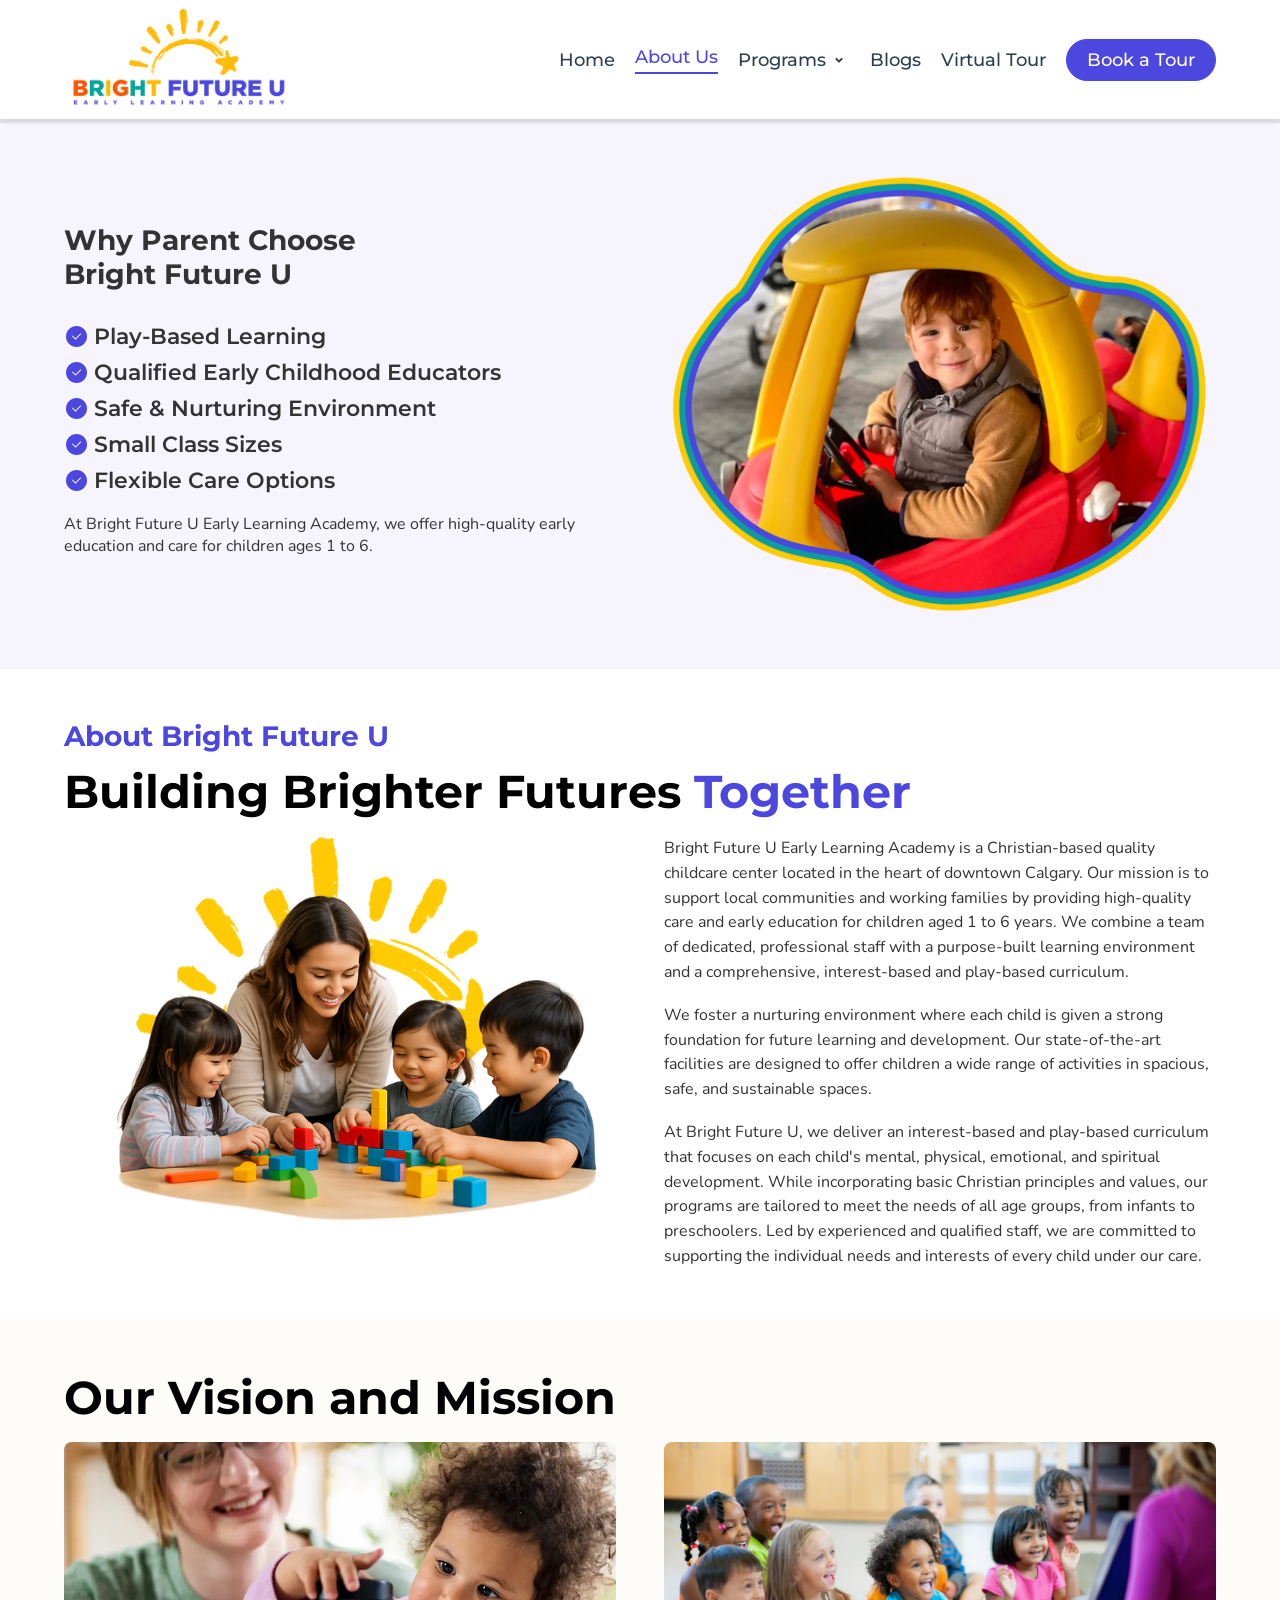
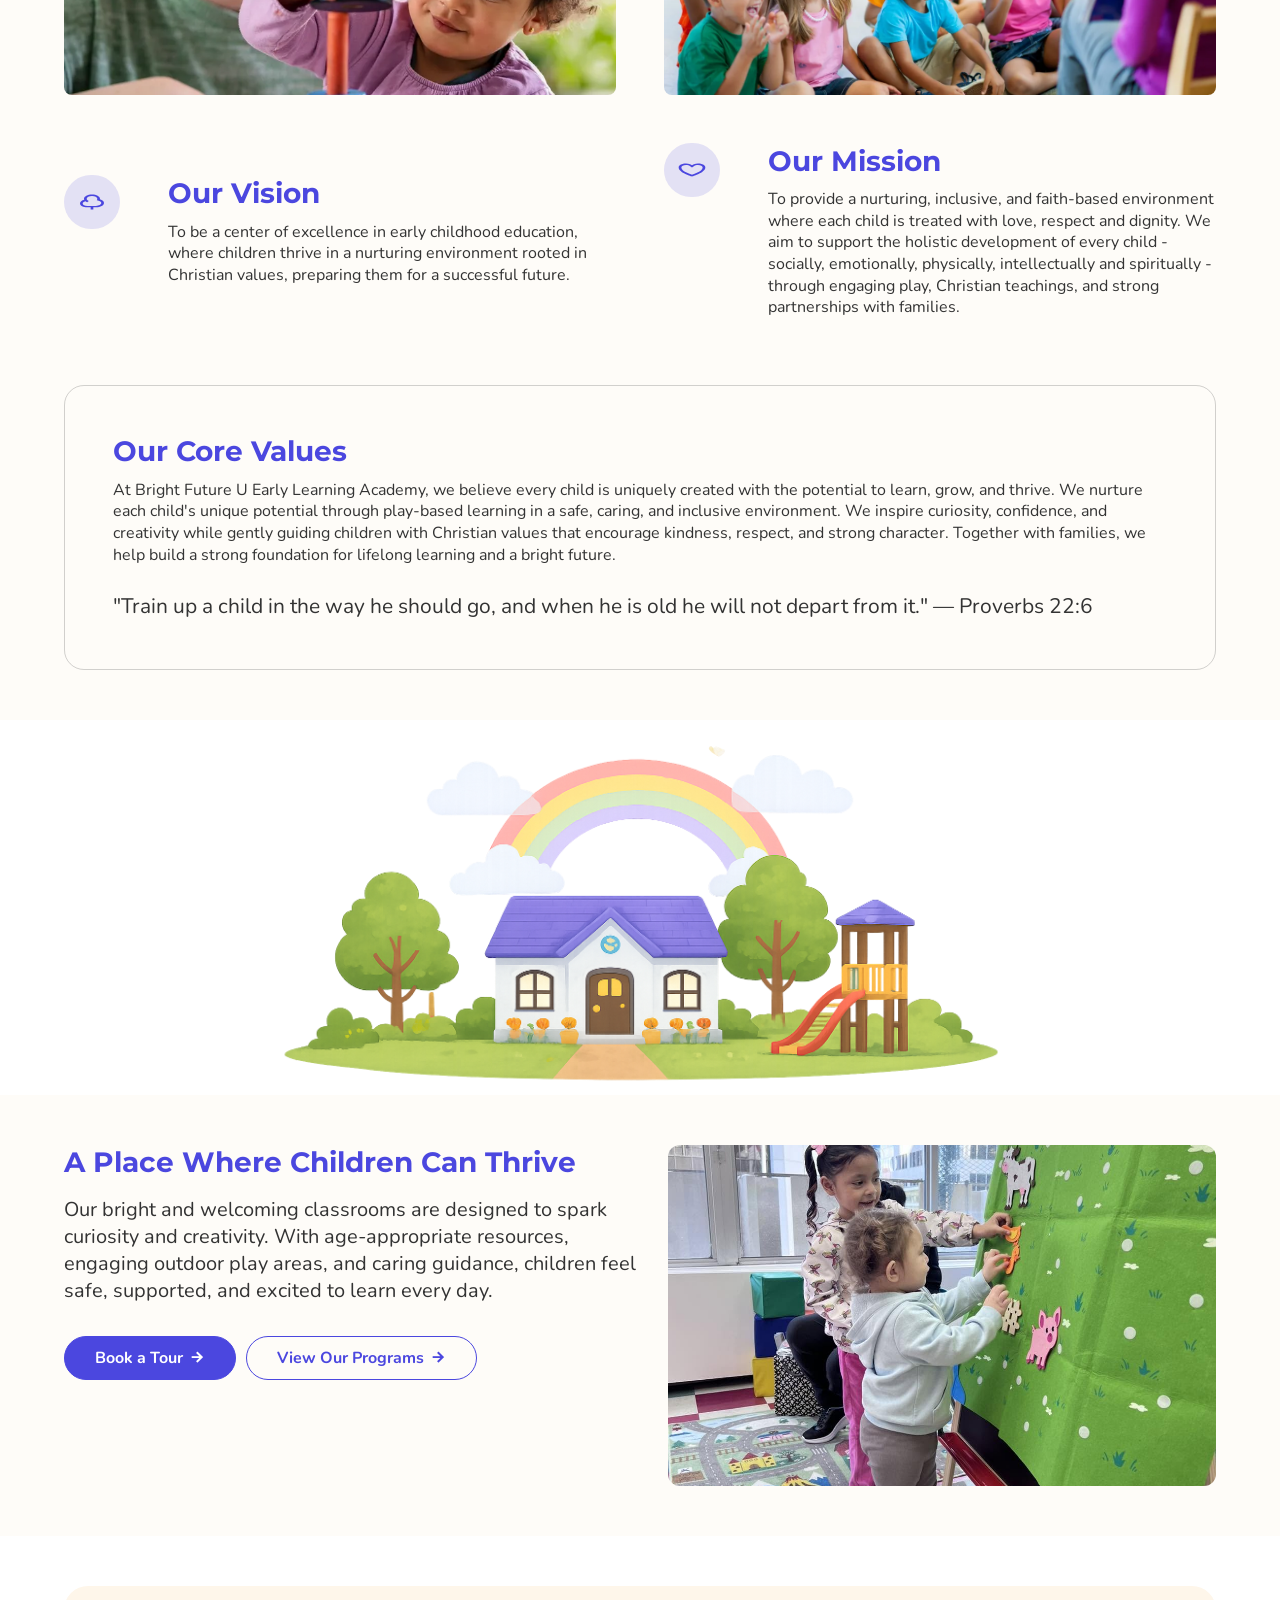
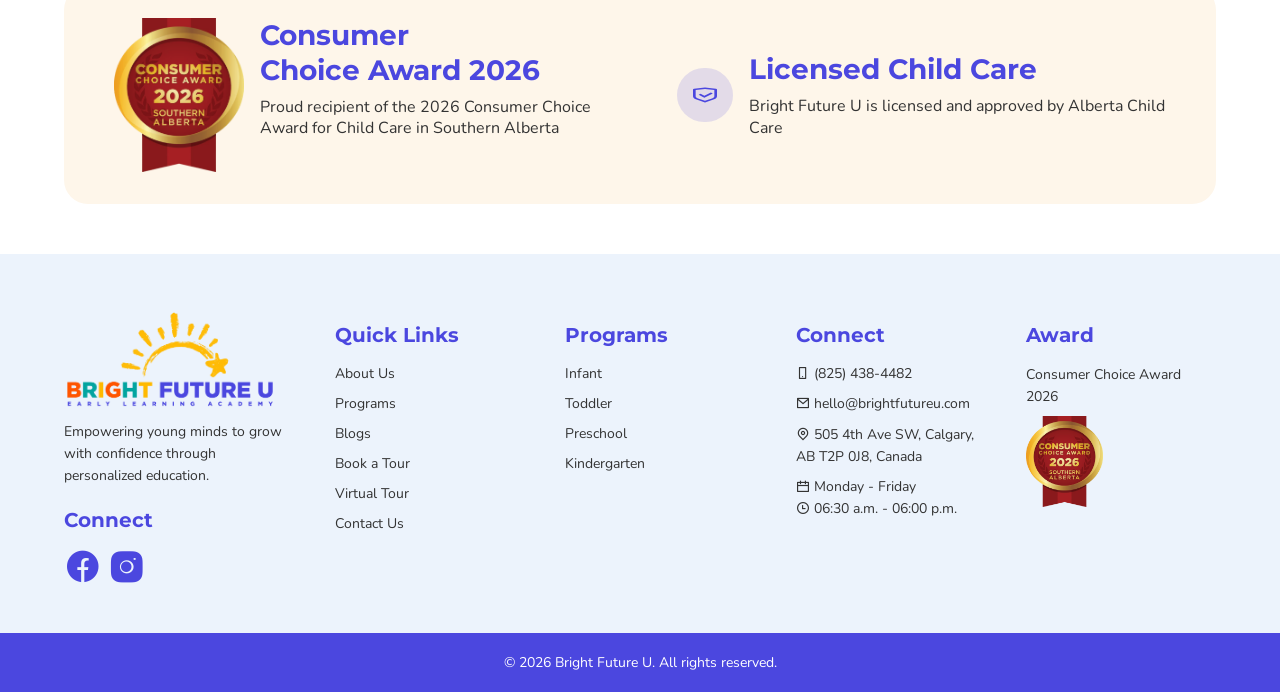
==== commit f6062fe8: "Added menu dropdown and mobile menu" ====
--- a/about-us.html
+++ b/about-us.html
@@ -26,7 +26,13 @@
       <div class="nav-links" id="primary-menu">
         <a href="index.html">Home</a>
         <a href="about-us.html" aria-current="page">About Us</a>
-        <a href="index.html#programs">Programs</a>
+        <div class="nav-dropdown">
+          <a class="nav-dropdown-trigger" href="index.html#programs" aria-haspopup="true" aria-expanded="false">Programs <i class="ri-arrow-drop-down-line" aria-hidden="true"></i></a>
+          <div class="nav-dropdown-menu" aria-label="Programs submenu">
+            <a href="index.html#programs">Infant</a>
+            <a href="index.html#programs">Toddler</a>
+          </div>
+        </div>
         <a href="index.html#blog">Blogs</a>
         <a href="index.html#tour">Virtual Tour</a>
         <a class="button button-small" href="index.html#tour">Book a Tour</a>
--- a/styles.css
+++ b/styles.css
@@ -110,6 +110,59 @@
   color: var(--primary);
   border-bottom: 2px solid var(--primary);
   padding-bottom: 4px;
+}
+.nav-dropdown {
+  position: relative;
+}
+.nav-dropdown-trigger {
+  display: inline-flex;
+  align-items: center;
+  gap: 2px;
+  min-height: 44px;
+}
+.nav-dropdown-trigger i {
+  font-size: 1.375rem;
+  line-height: 1;
+  transition: transform .18s ease;
+}
+.nav-dropdown:hover .nav-dropdown-trigger i,
+.nav-dropdown:focus-within .nav-dropdown-trigger i {
+  transform: rotate(180deg);
+}
+.nav-dropdown-menu {
+  position: absolute;
+  top: 100%;
+  left: 50%;
+  z-index: 1001;
+  min-width: 150px;
+  display: grid;
+  gap: 2px;
+  padding: 10px;
+  border: 1px solid rgba(75, 71, 223, .14);
+  border-radius: 8px;
+  background: #fff;
+  box-shadow: 0 14px 30px rgba(0, 0, 0, .12);
+  opacity: 0;
+  pointer-events: none;
+  transform: translate(-50%, 8px);
+  transition: opacity .18s ease, transform .18s ease;
+}
+.nav-dropdown:hover .nav-dropdown-menu,
+.nav-dropdown:focus-within .nav-dropdown-menu {
+  opacity: 1;
+  pointer-events: auto;
+  transform: translate(-50%, 0);
+}
+.nav-dropdown-menu a {
+  display: block;
+  padding: 9px 12px;
+  border-radius: 6px;
+  white-space: nowrap;
+}
+.nav-dropdown-menu a:hover,
+.nav-dropdown-menu a:focus {
+  background: var(--soft);
+  color: var(--primary);
 }
 .menu-toggle { display: none; width: 44px; height: 44px; border: 0; background: transparent; padding: 9px; }
 .menu-toggle span:not(.sr-only) { display: block; height: 2px; background: var(--ink); margin: 6px 0; }
@@ -639,6 +692,53 @@
   .nav-links { position: absolute; left: 0; right: 0; top: 88px; display: none; flex-direction: column; align-items: stretch; gap: 0; padding: 12px 20px 20px; background: #fff; box-shadow: 0 12px 24px rgba(0,0,0,.12); }
   .nav-links.is-open { display: flex; }
   .nav-links a { padding: 12px 0; }
+  .nav-dropdown {
+    display: grid;
+    width: 100%;
+  }
+  .nav-dropdown-trigger {
+    min-height: 0;
+  }
+  .nav-dropdown-menu {
+    position: static;
+    min-width: 0;
+    display: none;
+    padding: 0 0 8px 16px;
+    border: 0;
+    border-radius: 0;
+    box-shadow: none;
+    opacity: 1;
+    pointer-events: auto;
+    transform: none;
+  }
+  .nav-dropdown:hover .nav-dropdown-trigger i,
+  .nav-dropdown:focus-within .nav-dropdown-trigger i {
+    transform: none;
+  }
+  .nav-dropdown:hover .nav-dropdown-menu,
+  .nav-dropdown:focus-within .nav-dropdown-menu {
+    display: none;
+    opacity: 1;
+    pointer-events: auto;
+    transform: none;
+  }
+  .nav-dropdown.is-open .nav-dropdown-menu,
+  .nav-dropdown.is-open:hover .nav-dropdown-menu,
+  .nav-dropdown.is-open:focus-within .nav-dropdown-menu {
+    display: grid;
+    transform: none;
+  }
+  .nav-dropdown.is-open .nav-dropdown-trigger i {
+    transform: rotate(180deg);
+  }
+  .nav-dropdown-menu a {
+    padding: 8px 0;
+    font-size: 1rem;
+  }
+  .nav-dropdown-menu a:hover,
+  .nav-dropdown-menu a:focus {
+    background: transparent;
+  }
   .nav-links .button { margin-top: 8px; align-self: flex-start; padding-inline: 20px; }
   .site-header { background-position: center, 58% center; background-size: cover, auto 100%; }
   .section-brand {
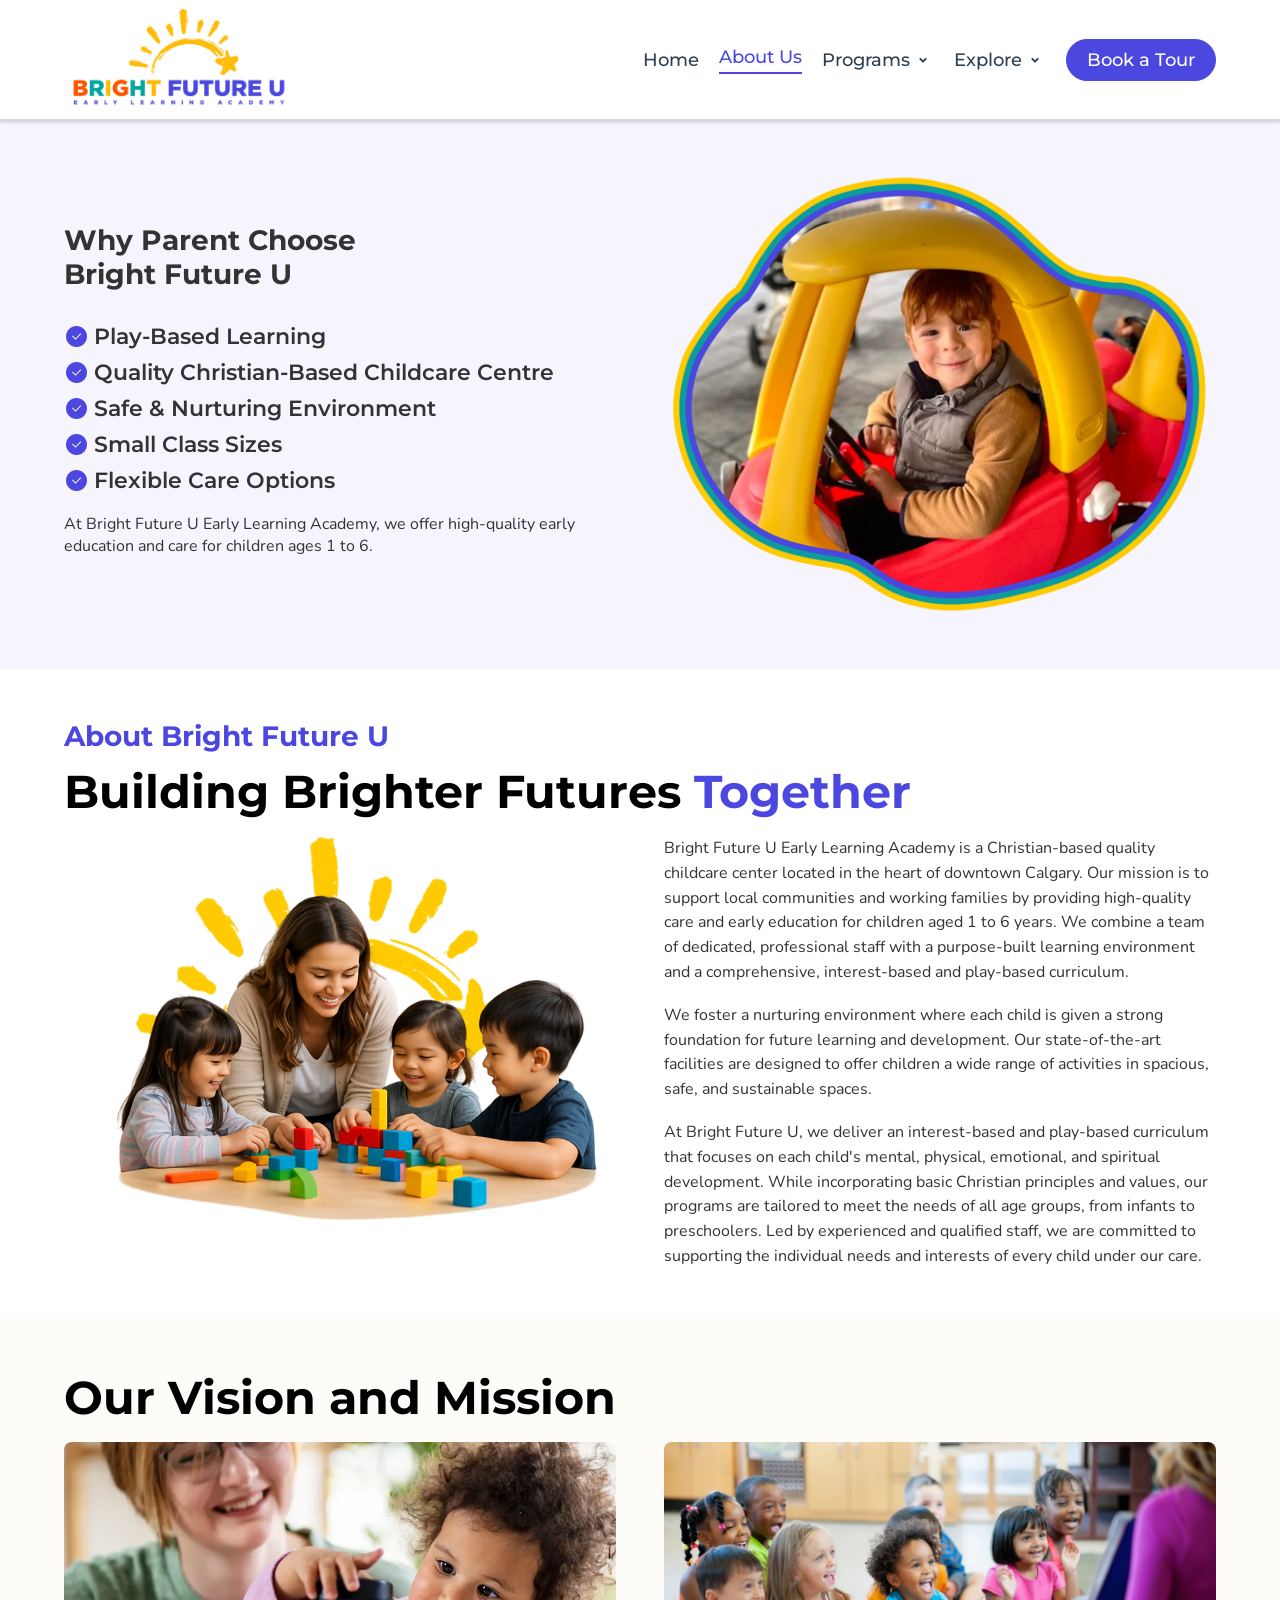
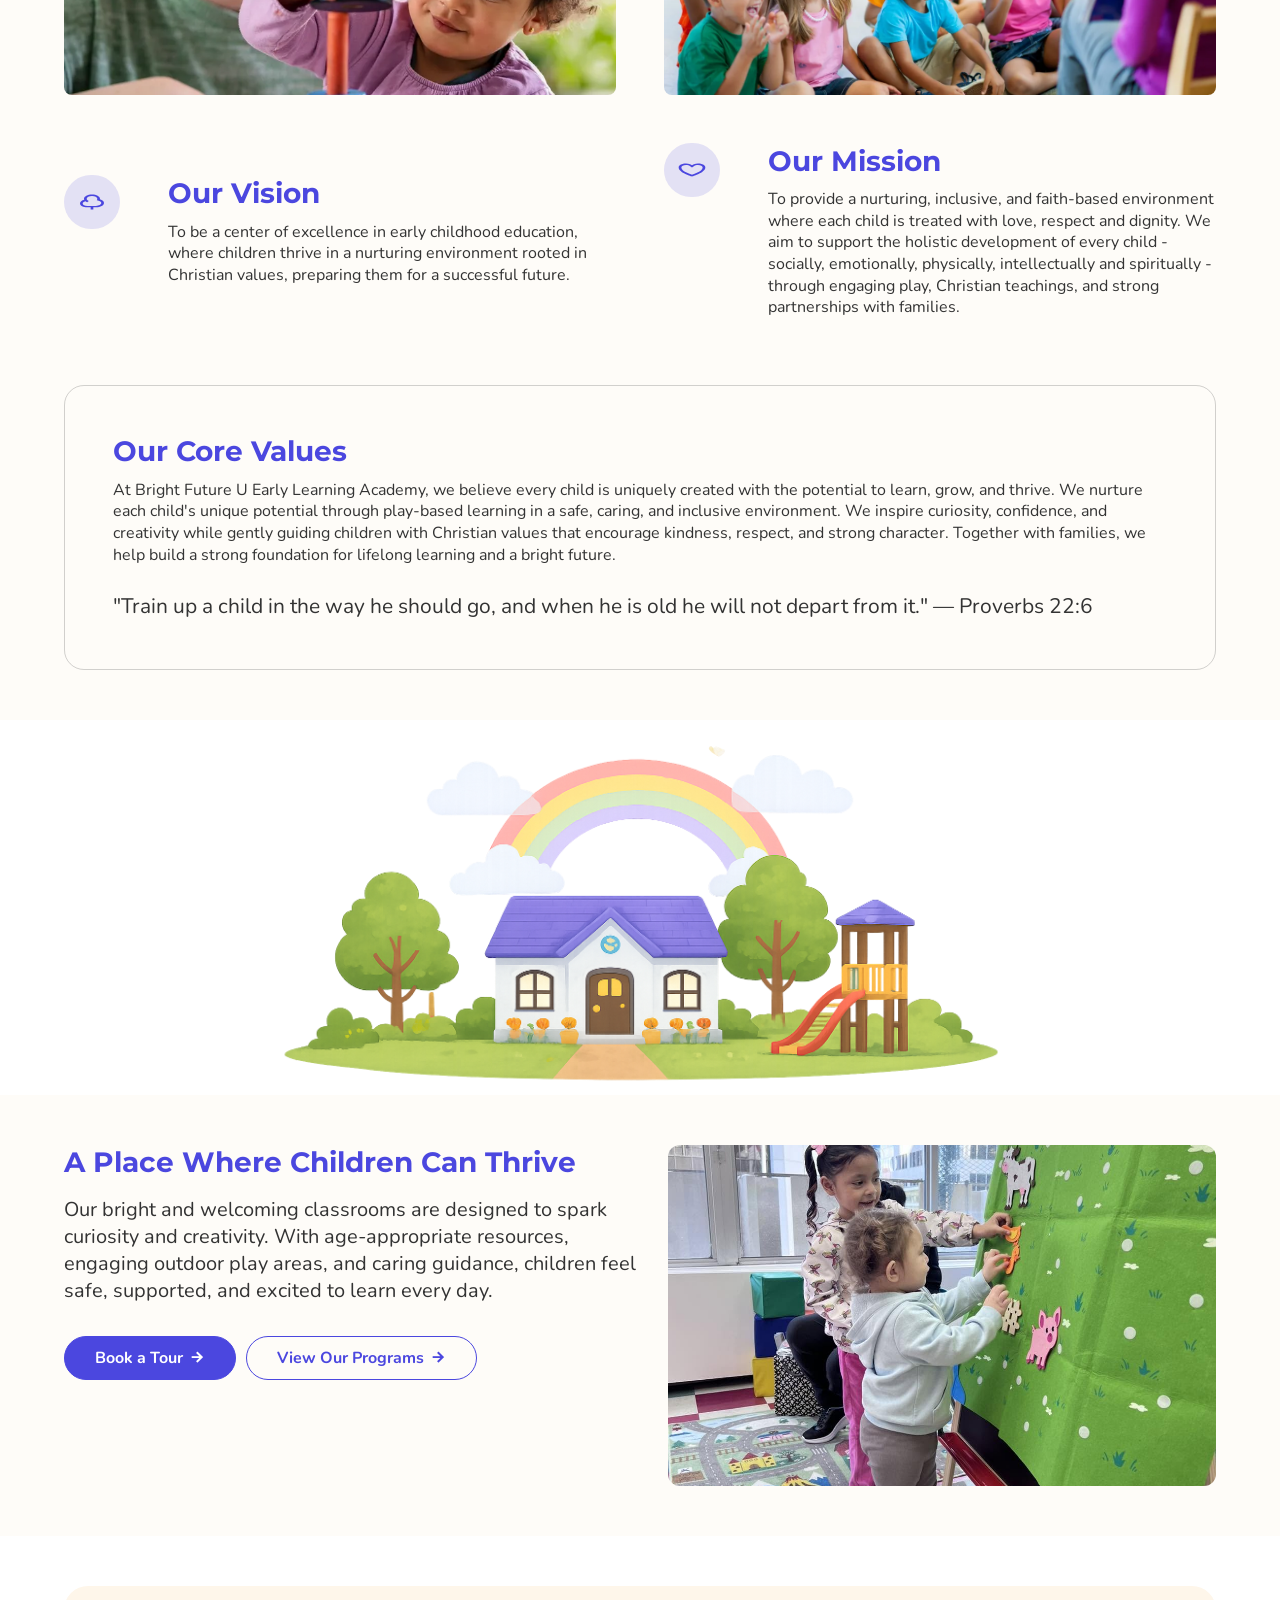
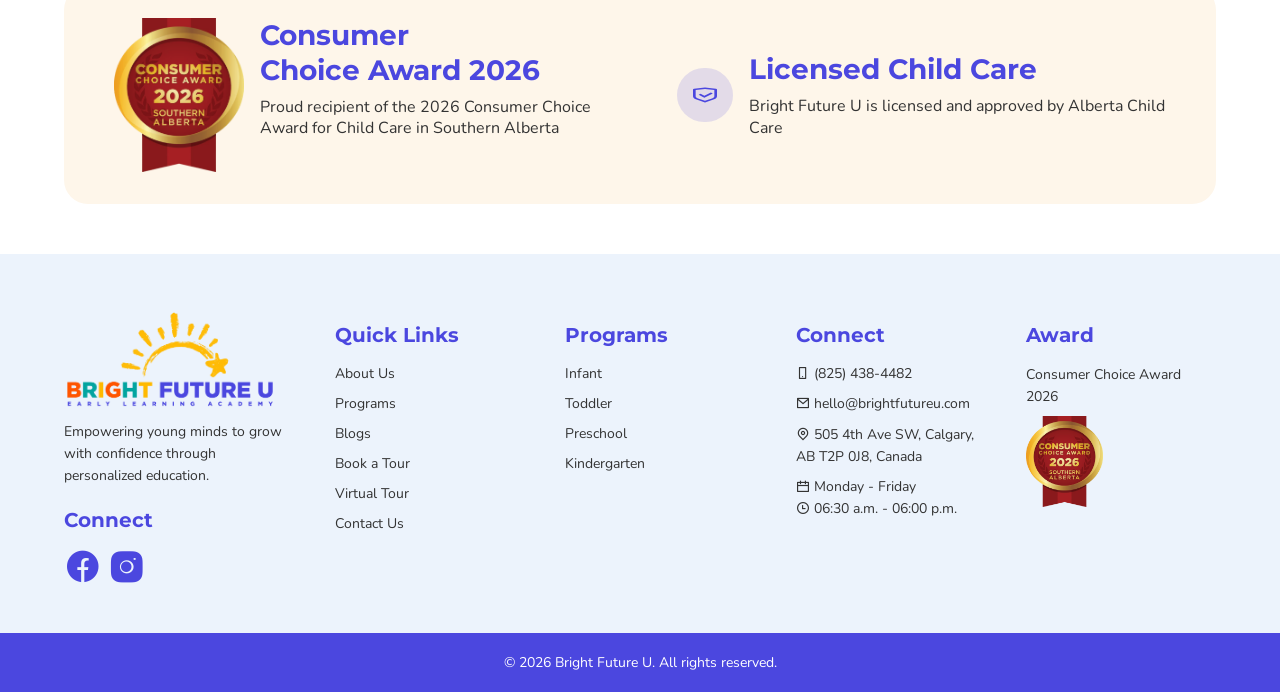
==== commit 184ea697: "added programs  and pages" ====
--- a/about-us.html
+++ b/about-us.html
@@ -1,167 +1,224 @@
 <!DOCTYPE html>
 <html lang="en">
-  <head>
-    <meta charset="UTF-8" />
-    <meta name="viewport" content="width=device-width, initial-scale=1.0" />
-    <title>About Us | Bright Future U</title>
-    <link rel="icon" type="image/png" href="assets/favicon.png" />
-    <link rel="preconnect" href="https://fonts.googleapis.com" />
-    <link rel="preconnect" href="https://fonts.gstatic.com" crossorigin />
-    <link
-      href="https://fonts.googleapis.com/css2?family=Montserrat:wght@500;600;700&family=Nunito:wght@400;500;600;700&display=swap"
-      rel="stylesheet"
-    />
-    <link rel="stylesheet" href="vendor/remixicon/remixicon.css" />
-    <link rel="stylesheet" href="styles.css" />
-  </head>
-  <body>
-    <nav class="main-nav" aria-label="Primary navigation">
-      <a class="logo" href="index.html" aria-label="Bright Future U home">
-        <img src="assets/logo.png" alt="Bright Future U" />
-      </a>
-      <button class="menu-toggle" type="button" aria-expanded="false" aria-controls="primary-menu">
-        <span></span><span></span><span></span>
-        <span class="sr-only">Menu</span>
-      </button>
-      <div class="nav-links" id="primary-menu">
-        <a href="index.html">Home</a>
-        <a href="about-us.html" aria-current="page">About Us</a>
-        <div class="nav-dropdown">
-          <a class="nav-dropdown-trigger" href="index.html#programs" aria-haspopup="true" aria-expanded="false">Programs <i class="ri-arrow-drop-down-line" aria-hidden="true"></i></a>
-          <div class="nav-dropdown-menu" aria-label="Programs submenu">
-            <a href="index.html#programs">Infant</a>
-            <a href="index.html#programs">Toddler</a>
-          </div>
-        </div>
-        <a href="index.html#blog">Blogs</a>
-        <a href="index.html#tour">Virtual Tour</a>
-        <a class="button button-small" href="index.html#tour">Book a Tour</a>
-      </div>
-    </nav>
-
-    <main class="about-page">
-      <section class="about-intro section-band" data-node-id="348:731" data-name="Section - About Us">
-        <div class="container two-col">
+
+<head>
+  <meta charset="UTF-8" />
+  <meta name="viewport" content="width=device-width, initial-scale=1.0" />
+  <title>About Us | Bright Future U</title>
+  <link rel="icon" type="image/png" href="assets/favicon.png" />
+  <link rel="preconnect" href="https://fonts.googleapis.com" />
+  <link rel="preconnect" href="https://fonts.gstatic.com" crossorigin />
+  <link
+    href="https://fonts.googleapis.com/css2?family=Montserrat:wght@500;600;700&family=Nunito:wght@400;500;600;700&display=swap"
+    rel="stylesheet" />
+  <link rel="stylesheet" href="vendor/remixicon/remixicon.css" />
+  <link rel="stylesheet" href="styles.css" />
+</head>
+
+<body>
+  <nav class="main-nav" aria-label="Primary navigation">
+    <a class="logo" href="index.html" aria-label="Bright Future U home">
+      <img src="assets/logo.png" alt="Bright Future U" />
+    </a>
+    <button class="menu-toggle" type="button" aria-expanded="false" aria-controls="primary-menu">
+      <span></span><span></span><span></span>
+      <span class="sr-only">Menu</span>
+    </button>
+    <div class="nav-links" id="primary-menu">
+      <a href="index.html">Home</a>
+      <a class="active" href="about-us.html">About Us</a>
+      <div class="nav-dropdown">
+        <a class="nav-dropdown-trigger" href="index.html#programs" aria-haspopup="true" aria-expanded="false" >Programs
+          <i class="ri-arrow-drop-down-line" aria-hidden="true"></i></a>
+        <div class="nav-dropdown-menu" aria-label="Programs submenu">
+          <a href="program-infant.html">Infant</a>
+          <a href="program-toddler.html">Toddler</a>
+          <a href="#programs">Preschool</a>
+          <a href="#programs">Kindergarten</a>
+        </div>
+      </div>
+      <div class="nav-dropdown">
+          <a class="nav-dropdown-trigger" href="" aria-haspopup="true" aria-expanded="false">Explore <i
+              class="ri-arrow-drop-down-line" aria-hidden="true"></i></a>
+          <div class="nav-dropdown-menu" aria-label="Explore submenu">
+            <a href="program-infant.html">Blogs</a>
+            <a href="program-toddler.html">Events</a>
+            <a href="#programs">Virtual Tour</a>
+          </div>
+        </div>
+      <a class="button button-small" href="index.html#tour">Book a Tour</a>
+    </div>
+  </nav>
+
+  <main class="about-page">
+    <section class="about-intro section-band" data-node-id="348:731" data-name="Section - About Us">
+      <div class="container two-col">
+        <div>
+          <h1 class="about-section-title">Why Parent Choose<br />Bright Future U</h1>
+
+          <ul class="check-list about-check-list">
+            <li><i class="ri-checkbox-circle-fill" aria-hidden="true"></i>Play-Based Learning</li>
+            <li><i class="ri-checkbox-circle-fill" aria-hidden="true"></i>Quality Christian-Based Childcare Centre</li>
+            <li><i class="ri-checkbox-circle-fill" aria-hidden="true"></i>Safe &amp; Nurturing Environment</li>
+            <li><i class="ri-checkbox-circle-fill" aria-hidden="true"></i>Small Class Sizes</li>
+            <li><i class="ri-checkbox-circle-fill" aria-hidden="true"></i>Flexible Care Options</li>
+          </ul>
+          <p class="about-intro-copy">At Bright Future U Early Learning Academy, we offer high-quality early education
+            and care for children ages 1 to 6.</p>
+        </div>
+        <img class="about-rounded-media" src="assets/about-intro.png" alt="Child smiling in a yellow toy car" />
+      </div>
+    </section>
+
+    <section class="about-story" data-node-id="321:223" data-name="About Us Content">
+      <div class="container">
+        <p class="eyebrow">About Bright Future U</p>
+        <h2 class="about-hero-title">Building Brighter Futures <span>Together</span></h2>
+        <div class="about-story-grid">
+          <img class="about-story-image" src="assets/about-story.png"
+            alt="Teacher guiding children as they play with colorful blocks" />
+          <div class="about-story-copy">
+            <p>Bright Future U Early Learning Academy is a Christian-based quality childcare center located in the heart
+              of downtown Calgary. Our mission is to support local communities and working families by providing
+              high-quality care and early education for children aged 1 to 6 years. We combine a team of dedicated,
+              professional staff with a purpose-built learning environment and a comprehensive, interest-based and
+              play-based curriculum.</p>
+            <p>We foster a nurturing environment where each child is given a strong foundation for future learning and
+              development. Our state-of-the-art facilities are designed to offer children a wide range of activities in
+              spacious, safe, and sustainable spaces.</p>
+            <p>At Bright Future U, we deliver an interest-based and play-based curriculum that focuses on each child's
+              mental, physical, emotional, and spiritual development. While incorporating basic Christian principles and
+              values, our programs are tailored to meet the needs of all age groups, from infants to preschoolers. Led
+              by experienced and qualified staff, we are committed to supporting the individual needs and interests of
+              every child under our care.</p>
+          </div>
+        </div>
+      </div>
+    </section>
+
+    <section class="vision-mission" data-node-id="352:764" data-name="Our Mission Content">
+      <div class="container">
+        <h2 class="about-hero-title">Our Vision and Mission</h2>
+        <div class="vision-grid">
+          <article class="vision-card">
+            <img class="vision-image" src="assets/about-vision.jpg" alt="Teacher smiling with a young child" />
+            <div class="vision-content">
+              <span class="icon-bubble"><img src="assets/icon-tree.svg" alt="" /></span>
+              <div>
+                <h3>Our Vision</h3>
+                <p>To be a center of excellence in early childhood education, where children thrive in a nurturing
+                  environment rooted in Christian values, preparing them for a successful future.</p>
+              </div>
+            </div>
+          </article>
+          <article class="vision-card">
+            <img class="vision-image" src="assets/about-mission.jpg" alt="Children listening during circle time" />
+            <div class="vision-content">
+              <span class="icon-bubble"><img src="assets/icon-heart.svg" alt="" /></span>
+              <div>
+                <h3>Our Mission</h3>
+                <p>To provide a nurturing, inclusive, and faith-based environment where each child is treated with love,
+                  respect and dignity. We aim to support the holistic development of every child - socially,
+                  emotionally, physically, intellectually and spiritually - through engaging play, Christian teachings,
+                  and strong partnerships with families.</p>
+              </div>
+            </div>
+          </article>
+        </div>
+        <article class="mission-core-card">
+          <h3>Our Core Values</h3>
+          <p>At Bright Future U Early Learning Academy, we believe every child is uniquely created with the potential to
+            learn, grow, and thrive. We nurture each child's unique potential through play-based learning in a safe,
+            caring, and inclusive environment. We inspire curiosity, confidence, and creativity while gently guiding
+            children with Christian values that encourage kindness, respect, and strong character. Together with
+            families, we help build a strong foundation for lifelong learning and a bright future.</p>
+          <blockquote>"Train up a child in the way he should go, and when he is old he will not depart from it." &mdash;
+            Proverbs 22:6</blockquote>
+        </article>
+      </div>
+    </section>
+
+    <section class="about-banner" data-node-id="357:196" data-name="Section - Banner" style="padding: 0;">
+      <div class="container">
+        <img class="about-banner-image" src="assets/about-banner.png"
+          alt="Illustration of Bright Future U childcare building with rainbow and playground" />
+      </div>
+    </section>
+
+    <section class="about-thrive">
+      <div class="container thrive-grid">
+        <div>
+          <h2>A Place Where Children Can Thrive</h2>
+          <p>Our bright and welcoming classrooms are designed to spark curiosity and creativity. With age-appropriate
+            resources, engaging outdoor play areas, and caring guidance, children feel safe, supported, and excited to
+            learn every day.</p>
+          <div class="hero-actions">
+            <a class="button" href="index.html#tour">Book a Tour <i class="ri-arrow-right-line"
+                aria-hidden="true"></i></a>
+            <a class="button button-outline" href="index.html#programs">View Our Programs <i class="ri-arrow-right-line"
+                aria-hidden="true"></i></a>
+          </div>
+        </div>
+        <img src="assets/about-thrive.jpg" alt="Children playing with a classroom felt activity" />
+      </div>
+    </section>
+
+    <section class="about-awards">
+      <div class="container awards-card">
+        <div class="award-item">
+          <img src="assets/about-award.png" alt="Consumer Choice Award 2026 Southern Alberta" />
           <div>
-            <h1 class="about-section-title">Why Parent Choose<br />Bright Future U</h1>
-     
-            <ul class="check-list about-check-list">
-              <li><i class="ri-checkbox-circle-fill" aria-hidden="true"></i>Play-Based Learning</li>
-              <li><i class="ri-checkbox-circle-fill" aria-hidden="true"></i>Qualified Early Childhood Educators</li>
-              <li><i class="ri-checkbox-circle-fill" aria-hidden="true"></i>Safe &amp; Nurturing Environment</li>
-              <li><i class="ri-checkbox-circle-fill" aria-hidden="true"></i>Small Class Sizes</li>
-              <li><i class="ri-checkbox-circle-fill" aria-hidden="true"></i>Flexible Care Options</li>
-            </ul>
-              <p class="about-intro-copy">At Bright Future U Early Learning Academy, we offer high-quality early education and care for children ages 1 to 6.</p>
-          </div>
-          <img class="about-rounded-media" src="assets/about-intro.png" alt="Child smiling in a yellow toy car" />
-        </div>
-      </section>
-
-      <section class="about-story" data-node-id="321:223" data-name="About Us Content">
-        <div class="container">
-          <p class="eyebrow">About Bright Future U</p>
-          <h2 class="about-hero-title">Building Brighter Futures <span>Together</span></h2>
-          <div class="about-story-grid">
-            <img class="about-story-image" src="assets/about-story.png" alt="Teacher guiding children as they play with colorful blocks" />
-            <div class="about-story-copy">
-              <p>Bright Future U Early Learning Academy is a Christian-based quality childcare center located in the heart of downtown Calgary. Our mission is to support local communities and working families by providing high-quality care and early education for children aged 1 to 6 years. We combine a team of dedicated, professional staff with a purpose-built learning environment and a comprehensive, interest-based and play-based curriculum.</p>
-              <p>We foster a nurturing environment where each child is given a strong foundation for future learning and development. Our state-of-the-art facilities are designed to offer children a wide range of activities in spacious, safe, and sustainable spaces.</p>
-              <p>At Bright Future U, we deliver an interest-based and play-based curriculum that focuses on each child's mental, physical, emotional, and spiritual development. While incorporating basic Christian principles and values, our programs are tailored to meet the needs of all age groups, from infants to preschoolers. Led by experienced and qualified staff, we are committed to supporting the individual needs and interests of every child under our care.</p>
-            </div>
-          </div>
-        </div>
-      </section>
-
-      <section class="vision-mission" data-node-id="352:764" data-name="Our Mission Content">
-        <div class="container">
-          <h2 class="about-hero-title">Our Vision and Mission</h2>
-          <div class="vision-grid">
-            <article class="vision-card">
-              <img class="vision-image" src="assets/about-vision.jpg" alt="Teacher smiling with a young child" />
-              <div class="vision-content">
-                <span class="icon-bubble"><img src="assets/icon-tree.svg" alt="" /></span>
-                <div>
-                  <h3>Our Vision</h3>
-                  <p>To be a center of excellence in early childhood education, where children thrive in a nurturing environment rooted in Christian values, preparing them for a successful future.</p>
-                </div>
-              </div>
-            </article>
-            <article class="vision-card">
-              <img class="vision-image" src="assets/about-mission.jpg" alt="Children listening during circle time" />
-              <div class="vision-content">
-                <span class="icon-bubble"><img src="assets/icon-heart.svg" alt="" /></span>
-                <div>
-                  <h3>Our Mission</h3>
-                  <p>To provide a nurturing, inclusive, and faith-based environment where each child is treated with love, respect and dignity. We aim to support the holistic development of every child - socially, emotionally, physically, intellectually and spiritually - through engaging play, Christian teachings, and strong partnerships with families.</p>
-                </div>
-              </div>
-            </article>
-          </div>
-          <article class="mission-core-card">
-            <h3>Our Core Values</h3>
-            <p>At Bright Future U Early Learning Academy, we believe every child is uniquely created with the potential to learn, grow, and thrive. We nurture each child's unique potential through play-based learning in a safe, caring, and inclusive environment. We inspire curiosity, confidence, and creativity while gently guiding children with Christian values that encourage kindness, respect, and strong character. Together with families, we help build a strong foundation for lifelong learning and a bright future.</p>
-            <blockquote>"Train up a child in the way he should go, and when he is old he will not depart from it." &mdash; Proverbs 22:6</blockquote>
-          </article>
-        </div>
-      </section>
-
-      <section class="about-banner" data-node-id="357:196" data-name="Section - Banner" style="padding: 0;">
-        <div class="container">
-          <img class="about-banner-image" src="assets/about-banner.png" alt="Illustration of Bright Future U childcare building with rainbow and playground" />
-        </div>
-      </section>
-
-      <section class="about-thrive">
-        <div class="container thrive-grid">
+            <h2>Consumer<br />Choice Award 2026</h2>
+            <p>Proud recipient of the 2026 Consumer Choice Award for Child Care in Southern Alberta</p>
+          </div>
+        </div>
+        <div class="award-item license-item">
+          <span class="icon-bubble"><img src="assets/icon-shield-check.svg" alt="" /></span>
           <div>
-            <h2>A Place Where Children Can Thrive</h2>
-            <p>Our bright and welcoming classrooms are designed to spark curiosity and creativity. With age-appropriate resources, engaging outdoor play areas, and caring guidance, children feel safe, supported, and excited to learn every day.</p>
-            <div class="hero-actions">
-              <a class="button" href="index.html#tour">Book a Tour <i class="ri-arrow-right-line" aria-hidden="true"></i></a>
-              <a class="button button-outline" href="index.html#programs">View Our Programs <i class="ri-arrow-right-line" aria-hidden="true"></i></a>
-            </div>
-          </div>
-          <img src="assets/about-thrive.jpg" alt="Children playing with a classroom felt activity" />
-        </div>
-      </section>
-
-      <section class="about-awards">
-        <div class="container awards-card">
-          <div class="award-item">
-            <img src="assets/about-award.png" alt="Consumer Choice Award 2026 Southern Alberta" />
-            <div>
-              <h2>Consumer<br />Choice Award 2026</h2>
-              <p>Proud recipient of the 2026 Consumer Choice Award for Child Care in Southern Alberta</p>
-            </div>
-          </div>
-          <div class="award-item license-item">
-            <span class="icon-bubble"><img src="assets/icon-shield-check.svg" alt="" /></span>
-            <div>
-              <h2>Licensed Child Care</h2>
-              <p>Bright Future U is licensed and approved by Alberta Child Care</p>
-            </div>
-          </div>
-        </div>
-      </section>
-    </main>
-
-    <footer class="site-footer" id="contact">
-      <div class="container footer-grid">
-        <div>
-          <img class="footer-logo" src="assets/logo.png" alt="Bright Future U" />
-          <p>Empowering young minds to grow with confidence through personalized education.</p>
-          <h3>Connect</h3>
-             <div class="socials"><a href="https://www.facebook.com/profile.php?id=61569810943887" target="_blank"><i class="ri-facebook-circle-fill social-icon"></i></a><a href="https://www.instagram.com/brightfutureucalgary" target="_blank"><i class="ri-instagram-fill social-icon"></i></a></div>
-        </div>
-        <div><h3>Quick Links</h3><a href="about-us.html">About Us</a><a href="index.html#programs">Programs</a><a href="index.html#blog">Blogs</a><a href="index.html#tour">Book a Tour</a><a href="index.html#tour">Virtual Tour</a><a href="#contact">Contact Us</a></div>
-        <div><h3>Programs</h3><a href="index.html#programs">Infant</a><a href="index.html#programs">Toddler</a><a href="index.html#programs">Preschool</a><a href="index.html#programs">Kindergarten</a></div>
-        <div><h3>Connect</h3><a href="tel:8254384482"><i class="ri-smartphone-line"></i> (825) 438-4482</a><a href="mailto:hello@brightfutureu.com"><i class="ri-mail-line"></i> hello@brightfutureu.com</a><p><i class="ri-map-pin-line"></i> 505 4th Ave SW, Calgary, AB T2P 0J8, Canada</p><p><i class="ri-calendar-line"></i> Monday - Friday<br /><i class="ri-time-line"></i> 06:30 a.m. - 06:00 p.m.</p></div>
-        <div><h3>Award</h3><p>Consumer Choice Award 2026</p><img class="footer-award" src="assets/award.png" alt="" /></div>
-      </div>
-      <div class="copyright">&copy; <span data-current-year>2026</span> Bright Future U. All rights reserved.</div>
-    </footer>
-
-    <script src="script.js"></script>
-  </body>
+            <h2>Licensed Child Care</h2>
+            <p>Bright Future U is licensed and approved by Alberta Child Care</p>
+          </div>
+        </div>
+      </div>
+    </section>
+  </main>
+
+  <footer class="site-footer" id="contact">
+    <div class="container footer-grid">
+      <div>
+        <img class="footer-logo" src="assets/logo.png" alt="Bright Future U" />
+        <p>Empowering young minds to grow with confidence through personalized education.</p>
+        <h3>Connect</h3>
+        <div class="socials"><a href="https://www.facebook.com/profile.php?id=61569810943887" target="_blank"><i
+              class="ri-facebook-circle-fill social-icon"></i></a><a
+            href="https://www.instagram.com/brightfutureucalgary" target="_blank"><i
+              class="ri-instagram-fill social-icon"></i></a></div>
+      </div>
+      <div>
+        <h3>Quick Links</h3><a href="about-us.html">About Us</a><a href="index.html#programs">Programs</a><a
+          href="index.html#blog">Blogs</a><a href="index.html#tour">Book a Tour</a><a href="index.html#tour">Virtual
+          Tour</a><a href="#contact">Contact Us</a>
+      </div>
+      <div>
+        <h3>Programs</h3><a href="program-infant.html">Infant</a><a href="program-toddler.html">Toddler</a><a
+          href="index.html#programs">Preschool</a><a href="index.html#programs">Kindergarten</a>
+      </div>
+      <div>
+        <h3>Connect</h3><a href="tel:8254384482"><i class="ri-smartphone-line"></i> (825) 438-4482</a><a
+          href="mailto:hello@brightfutureu.com"><i class="ri-mail-line"></i> hello@brightfutureu.com</a>
+        <p><i class="ri-map-pin-line"></i> 505 4th Ave SW, Calgary, AB T2P 0J8, Canada</p>
+        <p><i class="ri-calendar-line"></i> Monday - Friday<br /><i class="ri-time-line"></i> 06:30 a.m. - 06:00 p.m.
+        </p>
+      </div>
+      <div>
+        <h3>Award</h3>
+        <p>Consumer Choice Award 2026</p><img class="footer-award" src="assets/award.png" alt="" />
+      </div>
+    </div>
+    <div class="copyright">&copy; <span data-current-year>2026</span> Bright Future U. All rights reserved.</div>
+  </footer>
+
+  <script src="script.js"></script>
+</body>
+
 </html>
--- a/styles.css
+++ b/styles.css
@@ -1,7 +1,7 @@
 :root {
   --primary: #4b47df;
   --primary-hover: rgb(2, 164, 160);
-  --primary-75: rgba(75, 71, 223, .75);
+  --primary-75: rgba(75, 71, 223, 0.75);
   --accent: rgb(2, 164, 160);
   --ink: #333333;
   --muted: #333333;
@@ -13,8 +13,12 @@
   --container: min(1152px, calc(100vw - 40px));
 }
 
-* { box-sizing: border-box; }
-html { scroll-behavior: smooth; }
+* {
+  box-sizing: border-box;
+}
+html {
+  scroll-behavior: smooth;
+}
 body {
   margin: 0;
   color: var(--ink);
@@ -22,22 +26,63 @@
   background: #ffffff;
   padding-top: 119px;
 }
-a { color: inherit; text-decoration: none; }
-img { display: block; max-width: 100%; }
-.sr-only { position: absolute; width: 1px; height: 1px; overflow: hidden; clip: rect(0,0,0,0); }
-.container { 
-  width: var(--container); 
-  margin: 0 auto; 
-}
-
-h1, h2, h3 { font-family: "Montserrat", Arial, sans-serif; margin: 0; color: var(--ink); letter-spacing: 0; }
-h1 { font-size: clamp(2.375rem, 4.2vw, 2.875rem); line-height: 1.08; font-weight: 700; }
-h1 span { display: block; color: var(--primary); }
-h2 { font-size: clamp(1.5625rem, 2.4vw, 1.75rem); line-height: 1.22; font-weight: 700; color: var(--primary); }
-h3 { font-size: 1.125rem; line-height: 1.3; }
-p { margin: 0; line-height: 1.55; }
-.muted, .section-heading p, .event-card p, .blog-card p { color: var(--muted); }
-
+a {
+  color: inherit;
+  text-decoration: none;
+}
+img {
+  display: block;
+  max-width: 100%;
+}
+.sr-only {
+  position: absolute;
+  width: 1px;
+  height: 1px;
+  overflow: hidden;
+  clip: rect(0, 0, 0, 0);
+}
+.container {
+  width: var(--container);
+  margin: 0 auto;
+}
+
+h1,
+h2,
+h3 {
+  font-family: "Montserrat", Arial, sans-serif;
+  margin: 0;
+  color: var(--ink);
+  letter-spacing: 0;
+}
+h1 {
+  font-size: clamp(2.375rem, 4.2vw, 2.875rem);
+  line-height: 1.08;
+  font-weight: 700;
+}
+h1 span {
+  display: block;
+  color: var(--primary);
+}
+h2 {
+  font-size: clamp(1.5625rem, 2.4vw, 1.75rem);
+  line-height: 1.22;
+  font-weight: 700;
+  color: var(--primary);
+}
+h3 {
+  font-size: 1.125rem;
+  line-height: 1.3;
+}
+p {
+  margin: 0;
+  line-height: 1.55;
+}
+.muted,
+.section-heading p,
+.event-card p,
+.blog-card p {
+  color: var(--muted);
+}
 
 .social-icon {
   font-size: 2.25rem;
@@ -45,7 +90,7 @@
   line-height: 1;
 }
 
-.mb-20{
+.mb-20 {
   margin-bottom: 20px;
 }
 
@@ -60,26 +105,63 @@
   color: white;
   padding: 12px 28px;
   font-weight: 700;
-  transition: transform .2s ease, box-shadow .2s ease, background .2s ease, border-color .2s ease, color .2s ease;
-}
-.button:hover { 
-  background: var(--primary-hover); 
-  border-color: var(--accent); 
-  color: var(--white); 
-  transform: translateY(-1px); 
-  box-shadow: 0 10px 24px rgba(75, 71, 223, .18); 
-}
-.button-outline { color: var(--primary); background: transparent; }
-.button-outline:hover { background: var(--primary-hover); border-color: var(--primary-hover); color: #fff; }
-.button-light { background: #fff; color: var(--primary); border-color: #fff; }
-.button-light:hover { background: var(--primary-hover); border-color: var(--primary-hover); color: #fff; }
-.button-small { min-height: 42px; padding: 9px 20px; font-family: "Montserrat", Arial, sans-serif; font-size: 1.125rem; font-weight: 500; }
+  transition:
+    transform 0.2s ease,
+    box-shadow 0.2s ease,
+    background 0.2s ease,
+    border-color 0.2s ease,
+    color 0.2s ease;
+}
+.button:hover {
+  background: var(--primary-hover);
+  border-color: var(--accent);
+  color: var(--white);
+  transform: translateY(-1px);
+  box-shadow: 0 10px 24px rgba(75, 71, 223, 0.18);
+}
+.button-outline {
+  color: var(--primary);
+  background: transparent;
+}
+.button-outline:hover {
+  background: var(--primary-hover);
+  border-color: var(--primary-hover);
+  color: #fff;
+}
+.button-light {
+  background: #fff;
+  color: var(--primary);
+  border-color: #fff;
+}
+.button-light:hover {
+  background: var(--primary-hover);
+  border-color: var(--primary-hover);
+  color: #fff;
+}
+.button-small {
+  min-height: 42px;
+  padding: 9px 20px;
+  font-family: "Montserrat", Arial, sans-serif;
+  font-size: 1.125rem;
+  font-weight: 500;
+}
 
 .site-header {
   min-height: 521px;
-  background-image: linear-gradient(90deg, rgba(255,255,255,.98) 0 39%, rgba(255,255,255,.73) 50%, rgba(255,255,255,0) 72%), url("assets/header.png");
-  background-position: center, right center;
-  background-size: cover, auto 134%;
+  background-image:
+    linear-gradient(
+      90deg,
+      rgba(255, 255, 255, 0.98) 0 39%,
+      rgba(255, 255, 255, 0.73) 50%,
+      rgba(255, 255, 255, 0) 72%
+    ),
+    url("assets/header.png");
+  background-position:
+    center,
+    right center;
+  background-size:
+    cover,
+    auto 134%;
   background-repeat: no-repeat;
 }
 .main-nav {
@@ -90,23 +172,41 @@
   justify-content: space-between;
   padding: 0 max(20px, calc((100vw - 1152px) / 2));
   background: #fff;
-  box-shadow: 0 4px 2px rgba(0,0,0,.12);
+  box-shadow: 0 4px 2px rgba(0, 0, 0, 0.12);
   position: fixed;
   top: 0;
   left: 0;
   z-index: 1000;
-  transition: background .2s ease, box-shadow .2s ease, backdrop-filter .2s ease;
+  transition:
+    background 0.2s ease,
+    box-shadow 0.2s ease,
+    backdrop-filter 0.2s ease;
 }
 .main-nav.is-scrolled {
-  background: rgba(255, 255, 255, .72);
+  background: rgba(255, 255, 255, 0.72);
   backdrop-filter: blur(18px);
   -webkit-backdrop-filter: blur(18px);
-  box-shadow: 0 8px 24px rgba(0,0,0,.1);
-}
-.logo img { width: 236px; height: 119px; object-fit: contain; }
-.nav-links { display: flex; align-items: center; justify-content: flex-end; gap: 20px; font-family: "Montserrat", Arial, sans-serif; font-size: 1.125rem; font-weight: 500; color: #2c3e50; }
-.nav-links a:not(.button):hover { color: var(--primary); }
-.nav-links a[aria-current="page"] {
+  box-shadow: 0 8px 24px rgba(0, 0, 0, 0.1);
+}
+.logo img {
+  width: 236px;
+  height: 119px;
+  object-fit: contain;
+}
+.nav-links {
+  display: flex;
+  align-items: center;
+  justify-content: flex-end;
+  gap: 20px;
+  font-family: "Montserrat", Arial, sans-serif;
+  font-size: 1.125rem;
+  font-weight: 500;
+  color: #2c3e50;
+}
+.nav-links a:not(.button):hover {
+  color: var(--primary);
+}
+.nav-links a.active {
   color: var(--primary);
   border-bottom: 2px solid var(--primary);
   padding-bottom: 4px;
@@ -123,7 +223,7 @@
 .nav-dropdown-trigger i {
   font-size: 1.375rem;
   line-height: 1;
-  transition: transform .18s ease;
+  transition: transform 0.18s ease;
 }
 .nav-dropdown:hover .nav-dropdown-trigger i,
 .nav-dropdown:focus-within .nav-dropdown-trigger i {
@@ -138,14 +238,16 @@
   display: grid;
   gap: 2px;
   padding: 10px;
-  border: 1px solid rgba(75, 71, 223, .14);
+  border: 1px solid rgba(75, 71, 223, 0.14);
   border-radius: 8px;
   background: #fff;
-  box-shadow: 0 14px 30px rgba(0, 0, 0, .12);
+  box-shadow: 0 14px 30px rgba(0, 0, 0, 0.12);
   opacity: 0;
   pointer-events: none;
   transform: translate(-50%, 8px);
-  transition: opacity .18s ease, transform .18s ease;
+  transition:
+    opacity 0.18s ease,
+    transform 0.18s ease;
 }
 .nav-dropdown:hover .nav-dropdown-menu,
 .nav-dropdown:focus-within .nav-dropdown-menu {
@@ -164,18 +266,68 @@
   background: var(--soft);
   color: var(--primary);
 }
-.menu-toggle { display: none; width: 44px; height: 44px; border: 0; background: transparent; padding: 9px; }
-.menu-toggle span:not(.sr-only) { display: block; height: 2px; background: var(--ink); margin: 6px 0; }
-
-.hero { width: var(--container); margin: 0 auto; padding-top: 50px; }
-.hero-copy { max-width: 540px; display: grid; gap: 24px; }
-.hero-copy > p { max-width: 536px; font-size: 1.125rem; font-weight: 500; }
-.hero-actions { display: flex; gap: 10px; flex-wrap: wrap; }
-.hero-actions .button { min-height: 67px; padding: 20px 50px; font-size: 1.25rem; }
-.award { display: flex; align-items: center; gap: 10px; margin-top: 10px; }
-.award img { width: 77px; height: 91px; object-fit: contain; }
-.award strong { display: block; color: var(--accent); font-family: "Montserrat", Arial, sans-serif; font-size: 1rem; }
-.award span { display: block; color: #000; font-size: 1rem; }
+.menu-toggle {
+  display: none;
+  width: 44px;
+  height: 44px;
+  border: 0;
+  background: transparent;
+  padding: 9px;
+}
+.menu-toggle span:not(.sr-only) {
+  display: block;
+  height: 2px;
+  background: var(--ink);
+  margin: 6px 0;
+}
+
+.hero {
+  width: var(--container);
+  margin: 0 auto;
+  padding-top: 50px;
+}
+.hero-copy {
+  max-width: 540px;
+  display: grid;
+  gap: 24px;
+}
+.hero-copy > p {
+  max-width: 536px;
+  font-size: 1.125rem;
+  font-weight: 500;
+}
+.hero-actions {
+  display: flex;
+  gap: 10px;
+  flex-wrap: wrap;
+}
+.hero-actions .button {
+  min-height: 67px;
+  padding: 20px 50px;
+  font-size: 1.25rem;
+}
+.award {
+  display: flex;
+  align-items: center;
+  gap: 10px;
+  margin-top: 10px;
+}
+.award img {
+  width: 77px;
+  height: 91px;
+  object-fit: contain;
+}
+.award strong {
+  display: block;
+  color: var(--accent);
+  font-family: "Montserrat", Arial, sans-serif;
+  font-size: 1rem;
+}
+.award span {
+  display: block;
+  color: #000;
+  font-size: 1rem;
+}
 
 .section-brand {
   min-height: 116px;
@@ -199,7 +351,7 @@
   width: 56px;
   height: 56px;
   border-radius: 999px;
-  background: rgba(75, 71, 223, .15);
+  background: rgba(75, 71, 223, 0.15);
   display: grid;
   place-items: center;
   flex: 0 0 56px;
@@ -225,37 +377,128 @@
   line-height: 1.375;
 }
 
-section { padding: 30px 0; }
-.section-band { background: var(--soft); }
-.two-col { 
-  display: grid; 
-  grid-template-columns: minmax(0, 1fr) 550px; 
-  gap: 32px; 
-  align-items: center; 
-}
-.eyebrow { color: var(--accent); font-family: "Montserrat", Arial, sans-serif; font-size: 1.375rem; font-weight: 500; margin-bottom: 12px; }
-.check-list { list-style: none; padding: 16px 0 18px; margin: 0; display: grid; gap: 8px; }
-.check-list li, .cta-card li { min-height: 28px; display: flex; align-items: center; gap: 6px; font-size: 1.25rem; }
-.check-list i, .cta-card i { color: var(--primary); font-size: 1.5rem; line-height: 1; flex: 0 0 24px; }
-.rounded-media { 
-  width: 550px; 
-  height: 450px; 
-  object-fit: cover; 
-  border-radius: 8px; 
-}
-
-.video-feature { background: #fff; }
-.feature-card { min-height: 346px; background: var(--blue-soft); border-radius: 8px; padding: 48px; display: grid; grid-template-columns: minmax(0, 1fr) 401px; gap: 32px; align-items: center; }
-.feature-card p { margin: 12px 0 24px; font-size: 1.25rem; }
-.video-thumb { position: relative; border-radius: 8px; overflow: hidden; }
-.video-thumb img { width: 400px; height: 250px; object-fit: cover; }
-.video-play { position: absolute; inset: 0; width: 100%; height: 100%; border: 0; background: rgba(0,0,0,.08); cursor: pointer; display: grid; place-items: center; transition: background .2s ease; }
-.video-play::before { content: ""; width: 56px; height: 56px; border-radius: 999px; background: #fff; box-shadow: 0 10px 24px rgba(0,0,0,.18); position: absolute; inset: 50% auto auto 50%; transform: translate(-50%, -50%); transition: transform .2s ease, box-shadow .2s ease; }
-.video-play span { position: relative; z-index: 1; width: 0; height: 0; border-top: 10px solid transparent; border-bottom: 10px solid transparent; border-left: 15px solid var(--primary); margin-left: 4px; }
-.video-play:hover { background: rgba(0,0,0,.16); }
-.video-play:hover::before { transform: translate(-50%, -50%) scale(1.06); box-shadow: 0 14px 30px rgba(0,0,0,.22); }
-
-body.video-modal-open { overflow: hidden; }
+section {
+  padding: 30px 0;
+}
+.section-band {
+  background: var(--soft);
+}
+.two-col {
+  display: grid;
+  grid-template-columns: minmax(0, 1fr) 550px;
+  gap: 32px;
+  align-items: center;
+}
+.eyebrow {
+  color: var(--accent);
+  font-family: "Montserrat", Arial, sans-serif;
+  font-size: 1.375rem;
+  font-weight: 500;
+  margin-bottom: 12px;
+}
+.check-list {
+  list-style: none;
+  padding: 16px 0 18px;
+  margin: 0;
+  display: grid;
+  gap: 8px;
+}
+.check-list li,
+.cta-card li {
+  min-height: 28px;
+  display: flex;
+  align-items: center;
+  gap: 6px;
+  font-size: 1.25rem;
+}
+.check-list i,
+.cta-card i {
+  color: var(--primary);
+  font-size: 1.5rem;
+  line-height: 1;
+  flex: 0 0 24px;
+}
+.rounded-media {
+  width: 550px;
+  height: 450px;
+  object-fit: cover;
+  border-radius: 8px;
+}
+
+.video-feature {
+  background: #fff;
+}
+.feature-card {
+  min-height: 346px;
+  background: var(--blue-soft);
+  border-radius: 8px;
+  padding: 48px;
+  display: grid;
+  grid-template-columns: minmax(0, 1fr) 401px;
+  gap: 32px;
+  align-items: center;
+}
+.feature-card p {
+  margin: 12px 0 24px;
+  font-size: 1.25rem;
+}
+.video-thumb {
+  position: relative;
+  border-radius: 8px;
+  overflow: hidden;
+}
+.video-thumb img {
+  width: 400px;
+  height: 250px;
+  object-fit: cover;
+}
+.video-play {
+  position: absolute;
+  inset: 0;
+  width: 100%;
+  height: 100%;
+  border: 0;
+  background: rgba(0, 0, 0, 0.08);
+  cursor: pointer;
+  display: grid;
+  place-items: center;
+  transition: background 0.2s ease;
+}
+.video-play::before {
+  content: "";
+  width: 56px;
+  height: 56px;
+  border-radius: 999px;
+  background: #fff;
+  box-shadow: 0 10px 24px rgba(0, 0, 0, 0.18);
+  position: absolute;
+  inset: 50% auto auto 50%;
+  transform: translate(-50%, -50%);
+  transition:
+    transform 0.2s ease,
+    box-shadow 0.2s ease;
+}
+.video-play span {
+  position: relative;
+  z-index: 1;
+  width: 0;
+  height: 0;
+  border-top: 10px solid transparent;
+  border-bottom: 10px solid transparent;
+  border-left: 15px solid var(--primary);
+  margin-left: 4px;
+}
+.video-play:hover {
+  background: rgba(0, 0, 0, 0.16);
+}
+.video-play:hover::before {
+  transform: translate(-50%, -50%) scale(1.06);
+  box-shadow: 0 14px 30px rgba(0, 0, 0, 0.22);
+}
+
+body.video-modal-open {
+  overflow: hidden;
+}
 .video-modal {
   position: fixed;
   inset: 0;
@@ -265,11 +508,13 @@
   justify-content: center;
   padding: 24px;
 }
-.video-modal.is-open { display: flex; }
+.video-modal.is-open {
+  display: flex;
+}
 .video-modal-backdrop {
   position: absolute;
   inset: 0;
-  background: rgba(17, 24, 39, .72);
+  background: rgba(17, 24, 39, 0.72);
 }
 .video-modal-dialog {
   position: relative;
@@ -277,7 +522,7 @@
   width: min(920px, 100%);
   background: #111827;
   border-radius: 8px;
-  box-shadow: 0 24px 70px rgba(0,0,0,.35);
+  box-shadow: 0 24px 70px rgba(0, 0, 0, 0.35);
 }
 .video-modal-close {
   position: absolute;
@@ -292,7 +537,7 @@
   cursor: pointer;
   display: grid;
   place-items: center;
-  box-shadow: 0 12px 28px rgba(0,0,0,.24);
+  box-shadow: 0 12px 28px rgba(0, 0, 0, 0.24);
 }
 .video-modal-close i {
   font-size: 1.625rem;
@@ -311,64 +556,240 @@
   display: block;
 }
 
-.section-heading { margin-bottom: 32px; }
-.section-heading p { margin-top: 10px; font-size: 1.125rem; }
-.program-grid { display: grid; grid-template-columns: repeat(4, 1fr); gap: 32px; }
-.program-card, .testimonial, .event-card, .blog-card { border: 1px solid var(--line); border-radius: 8px; background: #fff; }
-.program-card { min-height: 231px; padding: 25px; display: grid; gap: 10px; align-content: start; }
-.program-card > img { width: 56px; height: 56px; object-fit: contain; }
-.program-card h3, .program-card a { color: var(--primary); }
-.program-card p { min-height: 22px; color: var(--muted); }
-.program-card a, .event-card a, .blog-card a, .row-heading a { color: var(--primary); font-weight: 700; transition: color .2s ease, background .2s ease, border-color .2s ease, transform .2s ease; }
-.program-card a:hover, .event-card a:hover, .row-heading a:hover { color: var(--primary-hover); }
-.program-card a i, .event-card a i, .row-heading a i { transition: transform .2s ease; }
-.program-card a:hover i, .event-card a:hover i, .row-heading a:hover i { transform: translateX(4px); }
-.program-cta { border-top: 1px solid var(--line); display: inline-flex; align-items: center; gap: 10px; padding-top: 10px; margin-top: 2px; font-size: 1rem; }
-.program-cta:hover { border-top-color: var(--primary-hover); }
-.program-cta i { font-size: 1.5rem; line-height: 1; }
-
-.cta { padding-top: 0; }
-.cta-card { background: var(--yellow); border-radius: 8px; padding: 32px 50px 11px; display: grid; grid-template-columns: minmax(0, 1fr) auto; gap: 24px 32px; align-items: center; }
-.cta-card h2 { color: var(--ink); text-align: center; }
-.cta-card p { text-align: center; }
-.cta-actions { display: flex; gap: 16px; }
-.cta-card ul { grid-column: 1 / -1; margin: 0; padding: 0; list-style: none; display: grid; grid-template-columns: repeat(4, auto); justify-content: center; gap: 24px; }
-.cta-card li { font-size: 1rem; min-height: 40px; }
-
-.testimonial-grid { display: grid; grid-template-columns: repeat(4, minmax(0, 1fr)); gap: 24px; width: 100%; }
+.section-heading {
+  margin-bottom: 32px;
+}
+.section-heading p {
+  margin-top: 10px;
+  font-size: 1.125rem;
+}
+.program-grid {
+  display: grid;
+  grid-template-columns: repeat(4, 1fr);
+  gap: 32px;
+}
+.program-card,
+.testimonial,
+.event-card,
+.blog-card {
+  border: 1px solid var(--line);
+  border-radius: 8px;
+  background: #fff;
+}
+.program-card {
+  min-height: 231px;
+  padding: 25px;
+  display: grid;
+  gap: 10px;
+  align-content: start;
+}
+.program-card > img {
+  width: 56px;
+  height: 56px;
+  object-fit: contain;
+}
+.program-card h3,
+.program-card a {
+  color: var(--primary);
+}
+.program-card p {
+  min-height: 22px;
+  color: var(--muted);
+}
+.program-card a,
+.event-card a,
+.blog-card a,
+.row-heading a {
+  color: var(--primary);
+  font-weight: 700;
+  transition:
+    color 0.2s ease,
+    background 0.2s ease,
+    border-color 0.2s ease,
+    transform 0.2s ease;
+}
+.program-card a:hover,
+.event-card a:hover,
+.row-heading a:hover {
+  color: var(--primary-hover);
+}
+.program-card a i,
+.event-card a i,
+.row-heading a i {
+  transition: transform 0.2s ease;
+}
+.program-card a:hover i,
+.event-card a:hover i,
+.row-heading a:hover i {
+  transform: translateX(4px);
+}
+.program-cta {
+  border-top: 1px solid var(--line);
+  display: inline-flex;
+  align-items: center;
+  gap: 10px;
+  padding-top: 10px;
+  margin-top: 2px;
+  font-size: 1rem;
+}
+.program-cta:hover {
+  border-top-color: var(--primary-hover);
+}
+.program-cta i {
+  font-size: 1.5rem;
+  line-height: 1;
+}
+
+.cta {
+  padding-top: 0;
+}
+.cta-card {
+  background: var(--yellow);
+  border-radius: 8px;
+  padding: 32px 50px 11px;
+  display: grid;
+  grid-template-columns: minmax(0, 1fr) auto;
+  gap: 24px 32px;
+  align-items: center;
+}
+.cta-card h2 {
+  color: var(--ink);
+  text-align: center;
+}
+.cta-card p {
+  text-align: center;
+}
+.cta-actions {
+  display: flex;
+  gap: 16px;
+}
+.cta-card ul {
+  grid-column: 1 / -1;
+  margin: 0;
+  padding: 0;
+  list-style: none;
+  display: grid;
+  grid-template-columns: repeat(4, auto);
+  justify-content: center;
+  gap: 24px;
+}
+.cta-card li {
+  font-size: 1rem;
+  min-height: 40px;
+}
+
+.testimonial-grid {
+  display: grid;
+  grid-template-columns: repeat(4, minmax(0, 1fr));
+  gap: 24px;
+  width: 100%;
+}
 .testimonial-grid [class^="elfsight-app-"] {
   grid-column: 1 / -1;
   width: 100%;
   min-width: 0;
 }
-.event-grid, .blog-grid { display: grid; grid-template-columns: repeat(3, 1fr); gap: 36px; }
-.testimonial { min-height: 248px; padding: 33px; display: grid; gap: 18px; }
-.stars { color: #ffbd34; letter-spacing: 2px; font-weight: 700; }
-.testimonial footer { display: flex; align-items: center; gap: 16px; }
-.testimonial footer img { width: 48px; height: 48px; border-radius: 999px; object-fit: cover; }
-.testimonial strong { display: block; font-family: "Montserrat", Arial, sans-serif; }
-
-.events { background: var(--blue-soft); padding: 60px 0; }
-.row-heading { display: flex; align-items: center; justify-content: space-between; gap: 20px; margin-bottom: 32px; }
-.event-card { min-height: 164px; padding: 23px; display: grid; grid-template-columns: 64px 1fr; gap: 18px; }
-.event-card time { height: 67px; border: 1px solid var(--line); border-radius: 8px; background: #e4e3fa; display: grid; place-items: center; color: var(--primary); font-size: 1.375rem; font-weight: 700; line-height: 1; }
-.event-card time b { display: block; color: var(--ink); font-size: 0.875rem; text-transform: uppercase; }
-
-.blog { padding: 60px 0; }
-.blog-card { overflow: hidden; }
-.blog-card img { width: 100%; height: 220px; object-fit: cover; }
-.blog-card div { padding: 20px; display: grid; gap: 10px; }
-.blog-cta { 
+.event-grid,
+.blog-grid {
+  display: grid;
+  grid-template-columns: repeat(3, 1fr);
+  gap: 36px;
+}
+.testimonial {
+  min-height: 248px;
+  padding: 33px;
+  display: grid;
+  gap: 18px;
+}
+.stars {
+  color: #ffbd34;
+  letter-spacing: 2px;
+  font-weight: 700;
+}
+.testimonial footer {
+  display: flex;
+  align-items: center;
+  gap: 16px;
+}
+.testimonial footer img {
+  width: 48px;
+  height: 48px;
+  border-radius: 999px;
+  object-fit: cover;
+}
+.testimonial strong {
+  display: block;
+  font-family: "Montserrat", Arial, sans-serif;
+}
+
+.events {
+  background: var(--blue-soft);
+  padding: 60px 0;
+}
+.row-heading {
+  display: flex;
+  align-items: center;
+  justify-content: space-between;
+  gap: 20px;
+  margin-bottom: 32px;
+}
+.event-card {
+  min-height: 164px;
+  padding: 23px;
+  display: grid;
+  grid-template-columns: 64px 1fr;
+  gap: 18px;
+}
+.event-card time {
+  height: 67px;
+  border: 1px solid var(--line);
+  border-radius: 8px;
+  background: #e4e3fa;
+  display: grid;
+  place-items: center;
+  color: var(--primary);
+  font-size: 1.375rem;
+  font-weight: 700;
+  line-height: 1;
+}
+.event-card time b {
+  display: block;
+  color: var(--ink);
+  font-size: 0.875rem;
+  text-transform: uppercase;
+}
+
+.blog {
+  padding: 60px 0;
+}
+.blog-card {
+  overflow: hidden;
+}
+.blog-card img {
+  width: 100%;
+  height: 220px;
+  object-fit: cover;
+}
+.blog-card div {
+  padding: 20px;
+  display: grid;
+  gap: 10px;
+}
+.blog-cta {
   width: fit-content;
-  min-height: 45px; 
-  display: inline-flex; 
-  align-items: center; 
-  justify-content: center; gap: 12px; 
-  border: 2px solid var(--primary); 
-  border-radius: 999px; color: var(--primary); 
+  min-height: 45px;
+  display: inline-flex;
+  align-items: center;
+  justify-content: center;
+  gap: 12px;
+  border: 2px solid var(--primary);
+  border-radius: 999px;
+  color: var(--primary);
   font-family: "Nunito", Arial, sans-serif;
-  font-size: 1rem; font-weight: 700; 
-  padding: 10px 30px; margin-top: 8px; 
+  font-size: 1rem;
+  font-weight: 700;
+  padding: 10px 30px;
+  margin-top: 8px;
 }
 .blog-cta:hover {
   background: var(--primary);
@@ -376,35 +797,159 @@
   color: #fff;
   transform: translateY(-1px);
 }
-.blog-cta i { font-size: 1.875rem; line-height: 1; }
-.blog-cta:hover i { transform: translateX(4px); }
-
-.faq-map { background: #fff; padding: 60px 0; }
-.faq-map-grid { display: grid; grid-template-columns: minmax(0, 600px) minmax(320px, 443px); justify-content: space-between; gap: 48px; }
-.accordion { display: grid; gap: 16px; }
-.accordion button { width: 100%; min-height: 51px; text-align: left; border: 1px solid var(--line); border-radius: 16px; background: #fff; color: var(--ink); font: 400 1.25rem/1.3 "Nunito", Arial, sans-serif; padding: 12px 24px; cursor: pointer; display: grid; grid-template-columns: 1fr auto; gap: 12px; align-items: center; }
-.accordion button i { color: var(--primary); font-size: 1.5rem; line-height: 1; transition: transform .2s ease; }
-.accordion button.is-open .accordion-question { color: var(--primary); }
-.accordion button.is-open i { transform: rotate(180deg); }
-.accordion-answer { display: none; grid-column: 1 / -1; margin-top: 1px; padding-top: 12px; border-top: 1px solid rgba(0,0,0,.15); font-size: 1rem; color: var(--muted); }
-.accordion button.is-open .accordion-answer { display: block; }
-.map { display: block; width: 443px; height: 431px; border: 0; border-radius: 8px; }
-
-.site-footer { background: var(--blue-soft); }
-.footer-grid { padding: 48px 0; display: grid; grid-template-columns: 230px repeat(4, minmax(130px, 190px)); gap: 40px; justify-content: space-between; align-items: start; }
-.footer-logo { width: 236px; height: 119px; object-fit: contain; margin-left: -6px; }
-.site-footer h3 { color: var(--primary); font-size: 1.25rem; margin: 20px 0 16px; }
-.site-footer a, .site-footer p { color: var(--ink); font-size: 0.875rem; margin-bottom: 8px; }
-.site-footer a { display: block; width: fit-content; border-bottom: 1px solid transparent; padding-bottom: 2px; transition: color .2s ease, border-color .2s ease; }
-.site-footer a:hover { color: var(--primary); border-bottom-color: var(--primary); }
-.socials { display: flex; gap: 16px; }
-.socials a { width: 28px; height: 28px; display: grid; place-items: center; border-radius: 999px; color: var(--primary); font-weight: 700; font-size: 1.25rem; border-bottom: 0; padding-bottom: 0; }
-.socials a:hover { border-bottom: 0; color: var(--primary-hover); }
-.footer-award { width: 77px; height: 91px; object-fit: contain; }
-.copyright { background: var(--primary); color: #fff; text-align: center; padding: 20px; font-size: 0.875rem; }
-
-.about-page section { padding: 50px 0; }
-.about-intro { padding: 30px 0; }
+.blog-cta i {
+  font-size: 1.875rem;
+  line-height: 1;
+}
+.blog-cta:hover i {
+  transform: translateX(4px);
+}
+
+.faq-map {
+  background: #fff;
+  padding: 60px 0;
+}
+.faq-map-grid {
+  display: grid;
+  grid-template-columns: minmax(0, 600px) minmax(320px, 443px);
+  justify-content: space-between;
+  gap: 48px;
+}
+.accordion {
+  display: grid;
+  gap: 16px;
+}
+.accordion button {
+  width: 100%;
+  min-height: 51px;
+  text-align: left;
+  border: 1px solid var(--line);
+  border-radius: 16px;
+  background: #fff;
+  color: var(--ink);
+  font:
+    400 1.25rem/1.3 "Nunito",
+    Arial,
+    sans-serif;
+  padding: 12px 24px;
+  cursor: pointer;
+  display: grid;
+  grid-template-columns: 1fr auto;
+  gap: 12px;
+  align-items: center;
+}
+.accordion button i {
+  color: var(--primary);
+  font-size: 1.5rem;
+  line-height: 1;
+  transition: transform 0.2s ease;
+}
+.accordion button.is-open .accordion-question {
+  color: var(--primary);
+}
+.accordion button.is-open i {
+  transform: rotate(180deg);
+}
+.accordion-answer {
+  display: none;
+  grid-column: 1 / -1;
+  margin-top: 1px;
+  padding-top: 12px;
+  border-top: 1px solid rgba(0, 0, 0, 0.15);
+  font-size: 1rem;
+  color: var(--muted);
+}
+.accordion button.is-open .accordion-answer {
+  display: block;
+}
+.map {
+  display: block;
+  width: 443px;
+  height: 431px;
+  border: 0;
+  border-radius: 8px;
+}
+
+.site-footer {
+  background: var(--blue-soft);
+}
+.footer-grid {
+  padding: 48px 0;
+  display: grid;
+  grid-template-columns: 230px repeat(4, minmax(130px, 190px));
+  gap: 40px;
+  justify-content: space-between;
+  align-items: start;
+}
+.footer-logo {
+  width: 236px;
+  height: 119px;
+  object-fit: contain;
+  margin-left: -6px;
+}
+.site-footer h3 {
+  color: var(--primary);
+  font-size: 1.25rem;
+  margin: 20px 0 16px;
+}
+.site-footer a,
+.site-footer p {
+  color: var(--ink);
+  font-size: 0.875rem;
+  margin-bottom: 8px;
+}
+.site-footer a {
+  display: block;
+  width: fit-content;
+  border-bottom: 1px solid transparent;
+  padding-bottom: 2px;
+  transition:
+    color 0.2s ease,
+    border-color 0.2s ease;
+}
+.site-footer a:hover {
+  color: var(--primary);
+  border-bottom-color: var(--primary);
+}
+.socials {
+  display: flex;
+  gap: 16px;
+}
+.socials a {
+  width: 28px;
+  height: 28px;
+  display: grid;
+  place-items: center;
+  border-radius: 999px;
+  color: var(--primary);
+  font-weight: 700;
+  font-size: 1.25rem;
+  border-bottom: 0;
+  padding-bottom: 0;
+}
+.socials a:hover {
+  border-bottom: 0;
+  color: var(--primary-hover);
+}
+.footer-award {
+  width: 77px;
+  height: 91px;
+  object-fit: contain;
+}
+.copyright {
+  background: var(--primary);
+  color: #fff;
+  text-align: center;
+  padding: 20px;
+  font-size: 0.875rem;
+}
+
+.about-page section {
+  padding: 50px 0;
+}
+.about-intro {
+  padding: 30px 0;
+}
 .about-intro .two-col {
   grid-template-columns: minmax(0, 570px) 550px;
 }
@@ -453,7 +998,9 @@
   line-height: normal;
   margin-bottom: 16px;
 }
-.about-hero-title span { color: var(--primary); }
+.about-hero-title span {
+  color: var(--primary);
+}
 .about-story-grid {
   display: grid;
   grid-template-columns: repeat(2, minmax(0, 1fr));
@@ -473,7 +1020,9 @@
   font-size: 1rem;
   line-height: normal;
 }
-.about-story-copy p + p { margin-top: 18px; }
+.about-story-copy p + p {
+  margin-top: 18px;
+}
 .vision-mission {
   background: #fefcf8;
   padding: 50px 0;
@@ -511,7 +1060,7 @@
   display: grid;
   place-items: center;
   border-radius: 999px;
-  background: rgba(75, 71, 223, .15);
+  background: rgba(75, 71, 223, 0.15);
 }
 .icon-bubble img {
   width: 32px;
@@ -532,9 +1081,282 @@
   line-height: 1.35;
   margin-top: 10px;
 }
+
+.program-page {
+  background: #fff;
+}
+.program-hero {
+  overflow: hidden;
+  background: #fff;
+}
+
+section.program-hero {
+  padding: 0;
+  overflow: hidden;
+  background: #fff;
+}
+
+.program-hero-grid {
+  height: 397px;
+  display: grid;
+  grid-template-columns: minmax(300px, 348px) minmax(0, 1fr);
+  gap: 0;
+  align-items: stretch;
+  isolation: isolate;
+}
+.program-hero-copy {
+  position: relative;
+  z-index: 2;
+  display: grid;
+  align-content: center;
+  gap: 18px;
+  background: #fff;
+  padding: 34px 0 30px;
+}
+.program-age-row {
+  display: flex;
+  align-items: center;
+  gap: 16px;
+}
+.program-icon-bubble,
+.focus-icon {
+  display: grid;
+  place-items: center;
+  border-radius: 999px;
+}
+.program-icon-bubble {
+  width: 56px;
+  height: 54px;
+  background: rgba(75, 71, 223, 0.15);
+  color: var(--primary);
+}
+.program-icon-bubble i {
+  font-size: 1.75rem;
+  line-height: 1;
+}
+.program-icon-bubble img {
+  width: 40px;
+  height: 40px;
+  display: block;
+}
+.program-age-pill {
+  display: inline-flex;
+  min-height: 55px;
+  align-items: center;
+  justify-content: center;
+  border-radius: 999px;
+  background: #ffb800;
+  color: #111;
+  padding: 10px 40px;
+  font-family: "Montserrat", Arial, sans-serif;
+  font-size: 1.375rem;
+  font-weight: 500;
+  text-transform: uppercase;
+}
+.program-hero h1 {
+  font-size: clamp(2.75rem, 4.6vw, 3.875rem);
+  line-height: 1.15;
+}
+.program-hero h1 span {
+  display: block;
+  color: var(--primary);
+}
+.program-page-toddler .program-hero h1 span {
+  color: #ff5500;
+}
+.program-hero-copy p {
+  max-width: 348px;
+  position: relative;
+  padding-top: 18px;
+  font-size: 1.0625rem;
+  line-height: 1.35;
+}
+.program-hero-copy p::before {
+  content: "";
+  position: absolute;
+  top: 0;
+  left: 0;
+  width: 100px;
+  height: 5px;
+  background: #ffb800;
+}
+.program-hero-media {
+  position: relative;
+  z-index: 1;
+  height: 400px;
+  min-height: 0;
+  width: calc(100% + 180px);
+  margin-left: -180px;
+  overflow: hidden;
+}
+.program-hero-media picture,
+.program-hero-media img {
+  width: 100%;
+  height: 100%;
+  display: block;
+}
+.program-hero-media img {
+  object-fit: cover;
+  object-position: center;
+}
+.program-focus {
+  padding: 30px 0;
+  background: #fff;
+}
+.program-focus-grid {
+  display: grid;
+  grid-template-columns: minmax(0, 660px) minmax(360px, 460px);
+  gap: 32px;
+  align-items: start;
+}
+.program-focus h2,
+.program-why h2 {
+  font-size: 1.75rem;
+}
+.focus-card-grid {
+  display: grid;
+  grid-template-columns: repeat(2, minmax(0, 1fr));
+  gap: 26px 32px;
+  margin-top: 26px;
+}
+.focus-card {
+  min-height: 232px;
+  border: 1px solid var(--line);
+  border-radius: 12px;
+  background: #fff;
+  padding: 25px;
+}
+.focus-icon {
+  width: 56px;
+  height: 56px;
+  margin-bottom: 14px;
+  font-size: 1.75rem;
+  line-height: 1;
+}
+.focus-card h3 {
+  max-width: 240px;
+  font-size: 1.375rem;
+  line-height: 1.3;
+}
+.focus-card p {
+  margin-top: 8px;
+  font-size: 1.0625rem;
+  line-height: 1.25;
+}
+.focus-card-purple .focus-icon {
+  background: rgba(75, 71, 223, 0.15);
+  color: var(--primary);
+}
+.focus-card-purple h3 {
+  color: var(--primary);
+}
+.focus-card-orange .focus-icon {
+  background: rgba(255, 100, 34, 0.16);
+  color: #ff4d00;
+}
+.focus-card-orange h3 {
+  color: #ff4d00;
+}
+.focus-card-teal .focus-icon {
+  background: rgba(2, 164, 160, 0.16);
+  color: var(--accent);
+}
+.focus-card-teal h3 {
+  color: var(--accent);
+}
+.focus-card-yellow .focus-icon {
+  background: rgba(255, 184, 0, 0.2);
+  color: #f4ae00;
+}
+.focus-card-yellow h3 {
+  color: #f4ae00;
+}
+.program-cta-panel {
+  min-height: 560px;
+  border-radius: 8px;
+  background: var(--blue-soft);
+  padding: 40px;
+}
+.program-cta-panel h2 {
+  max-width: 380px;
+  color: var(--primary);
+  font-size: 1.75rem;
+  line-height: 1.22;
+}
+.program-cta-panel h3 {
+  margin-top: 28px;
+  color: var(--primary);
+  font-size: 1.375rem;
+}
+.program-cta-panel p {
+  margin-top: 14px;
+  font-size: 1.125rem;
+  line-height: 1.42;
+}
+.program-panel-actions {
+  display: flex;
+  flex-wrap: wrap;
+  gap: 14px;
+  margin-top: 28px;
+}
+.program-panel-actions .button {
+  min-height: 44px;
+  gap: 10px;
+  padding: 11px 28px;
+}
+.program-why {
+  padding: 60px 0;
+  background: var(--blue-soft);
+}
+.program-why-grid {
+  display: grid;
+  grid-template-columns: minmax(0, 560px) minmax(0, 560px);
+  gap: 32px;
+  align-items: center;
+}
+.program-why-copy > p {
+  margin-top: 16px;
+  font-size: 1.125rem;
+  line-height: 1.42;
+}
+.program-why h3 {
+  margin-top: 30px;
+  color: var(--primary);
+  font-size: 1.375rem;
+}
+.program-check-grid {
+  display: grid;
+  grid-template-columns: repeat(2, minmax(0, 1fr));
+  gap: 10px 28px;
+  margin: 16px 0 0;
+  padding: 0;
+  list-style: none;
+}
+.program-check-grid li {
+  display: flex;
+  align-items: center;
+  gap: 8px;
+  font-size: 1rem;
+}
+.program-check-grid i {
+  color: var(--primary);
+  font-size: 1.125rem;
+  line-height: 1;
+}
+.program-why-image {
+  width: 100%;
+  height: 368px;
+  border-radius: 8px;
+  object-fit: cover;
+  object-position: 50% 50%;
+}
+.program-awards {
+  padding: 30px 0;
+  background: #fff;
+}
 .mission-core-card {
   margin-top: 66px;
-  border: 1px solid rgba(51, 51, 51, .22);
+  border: 1px solid rgba(51, 51, 51, 0.22);
   border-radius: 20px;
   padding: 48px;
   color: var(--ink);
@@ -554,7 +1376,10 @@
   font-size: 1.3125rem;
   line-height: 1.35;
 }
-.core-values { background: #fff; padding: 30px 0; }
+.core-values {
+  background: #fff;
+  padding: 30px 0;
+}
 .core-card {
   background: var(--blue-soft);
   border-radius: 24px;
@@ -634,7 +1459,9 @@
   height: 154px;
   object-fit: contain;
 }
-.license-item { align-items: center; }
+.license-item {
+  align-items: center;
+}
 
 @media (max-width: 1100px) {
   .about-page .two-col,
@@ -652,7 +1479,9 @@
 }
 
 @media (max-width: 700px) {
-  .about-page section { padding: 42px 0; }
+  .about-page section {
+    padding: 42px 0;
+  }
   .about-story-grid,
   .vision-content,
   .award-item {
@@ -667,7 +1496,9 @@
     height: auto;
     aspect-ratio: 1150 / 568;
   }
-  .vision-card { gap: 28px; }
+  .vision-card {
+    gap: 28px;
+  }
   .mission-core-card {
     margin-top: 42px;
     padding: 30px 24px;
@@ -685,13 +1516,38 @@
 }
 
 @media (max-width: 1100px) {
-  body { padding-top: 88px; }
-  .main-nav { height: 88px; }
-  .logo img { width: 174px; height: 88px; }
-  .menu-toggle { display: block; }
-  .nav-links { position: absolute; left: 0; right: 0; top: 88px; display: none; flex-direction: column; align-items: stretch; gap: 0; padding: 12px 20px 20px; background: #fff; box-shadow: 0 12px 24px rgba(0,0,0,.12); }
-  .nav-links.is-open { display: flex; }
-  .nav-links a { padding: 12px 0; }
+  body {
+    padding-top: 88px;
+  }
+  .main-nav {
+    height: 88px;
+  }
+  .logo img {
+    width: 174px;
+    height: 88px;
+  }
+  .menu-toggle {
+    display: block;
+  }
+  .nav-links {
+    position: absolute;
+    left: 0;
+    right: 0;
+    top: 88px;
+    display: none;
+    flex-direction: column;
+    align-items: stretch;
+    gap: 0;
+    padding: 12px 20px 20px;
+    background: #fff;
+    box-shadow: 0 12px 24px rgba(0, 0, 0, 0.12);
+  }
+  .nav-links.is-open {
+    display: flex;
+  }
+  .nav-links a {
+    padding: 12px 0;
+  }
   .nav-dropdown {
     display: grid;
     width: 100%;
@@ -739,39 +1595,214 @@
   .nav-dropdown-menu a:focus {
     background: transparent;
   }
-  .nav-links .button { margin-top: 8px; align-self: flex-start; padding-inline: 20px; }
-  .site-header { background-position: center, 58% center; background-size: cover, auto 100%; }
+  .nav-links .button {
+    margin-top: 8px;
+    align-self: flex-start;
+    padding-inline: 20px;
+  }
+  .site-header {
+    background-position:
+      center,
+      58% center;
+    background-size:
+      cover,
+      auto 100%;
+  }
   .section-brand {
     grid-template-columns: repeat(2, minmax(240px, 1fr));
     justify-content: stretch;
     gap: 20px 28px;
   }
-  .brand-item { width: 100%; }
-  .two-col, .feature-card, .faq-map-grid { grid-template-columns: 1fr; }
-  .rounded-media, .video-thumb img, .map { width: 100%; height: auto; aspect-ratio: 1.375 / 1; }
-  .program-grid, .testimonial-grid, .event-grid, .blog-grid { grid-template-columns: repeat(2, 1fr); gap: 24px; }
-  .cta-card { grid-template-columns: 1fr; }
-  .cta-actions { justify-content: center; flex-wrap: wrap; }
-  .cta-card ul { grid-template-columns: repeat(2, auto); }
-  .footer-grid { grid-template-columns: repeat(2, minmax(0, 1fr)); }
+  .brand-item {
+    width: 100%;
+  }
+  .two-col,
+  .feature-card,
+  .faq-map-grid {
+    grid-template-columns: 1fr;
+  }
+  .rounded-media,
+  .video-thumb img,
+  .map {
+    width: 100%;
+    height: auto;
+    aspect-ratio: 1.375 / 1;
+  }
+  .program-hero-grid,
+  .program-focus-grid,
+  .program-why-grid {
+    grid-template-columns: 1fr;
+  }
+  .program-hero-grid {
+    height: auto;
+    gap: 24px;
+    padding-bottom: 34px;
+  }
+  .program-hero-copy {
+    padding-bottom: 0;
+  }
+  .program-hero-media {
+    height: 340px;
+    width: 100%;
+    margin-left: 0;
+  }
+  .program-cta-panel {
+    min-height: auto;
+  }
+  .program-why-image {
+    height: auto;
+    aspect-ratio: 560 / 368;
+  }
+  .program-grid,
+  .testimonial-grid,
+  .event-grid,
+  .blog-grid {
+    grid-template-columns: repeat(2, 1fr);
+    gap: 24px;
+  }
+  .cta-card {
+    grid-template-columns: 1fr;
+  }
+  .cta-actions {
+    justify-content: center;
+    flex-wrap: wrap;
+  }
+  .cta-card ul {
+    grid-template-columns: repeat(2, auto);
+  }
+  .footer-grid {
+    grid-template-columns: repeat(2, minmax(0, 1fr));
+  }
 }
 
 @media (max-width: 700px) {
-  :root { --container: min(100% - 28px, 1152px); }
-  .site-header { min-height: auto; background-image: linear-gradient(180deg, rgba(255,255,255,.98) 0 46%, rgba(255,255,255,.7) 100%), url("assets/header.png"); background-position: center, 58% bottom; padding-bottom: 36px; }
-  .hero { padding-top: 34px; }
-  .hero-copy { max-width: none; }
-  .hero-actions .button { min-height: 54px; padding: 15px 28px; font-size: 1.0625rem; }
-  .section-brand { grid-template-columns: 1fr; justify-content: start; gap: 18px; padding: 28px max(14px, calc((100vw - 1152px) / 2)); }
-  .brand-item { width: 100%; }
-  section, .events, .blog, .faq-map { padding: 42px 0; }
-  .feature-card { padding: 24px; }
-  .program-grid, .testimonial-grid, .event-grid, .blog-grid { grid-template-columns: 1fr; }
-  .cta-card { padding: 26px 20px; }
-  .cta-card h2, .cta-card p { text-align: left; }
-  .cta-actions { justify-content: flex-start; }
-  .cta-card ul { grid-template-columns: 1fr; justify-content: stretch; gap: 8px; }
-  .row-heading { align-items: flex-start; flex-direction: column; }
-  .accordion button { font-size: 1.0625rem; }
-  .footer-grid { grid-template-columns: 1fr; gap: 20px; }
-}
+  :root {
+    --container: min(100% - 28px, 1152px);
+  }
+  .site-header {
+    min-height: auto;
+    background-image:
+      linear-gradient(
+        180deg,
+        rgba(255, 255, 255, 0.98) 0 46%,
+        rgba(255, 255, 255, 0.7) 100%
+      ),
+      url("assets/header.png");
+    background-position:
+      center,
+      58% bottom;
+    padding-bottom: 36px;
+  }
+  .hero {
+    padding-top: 34px;
+  }
+  .hero-copy {
+    max-width: none;
+  }
+  .hero-actions .button {
+    min-height: 54px;
+    padding: 15px 28px;
+    font-size: 1.0625rem;
+  }
+  .section-brand {
+    grid-template-columns: 1fr;
+    justify-content: start;
+    gap: 18px;
+    padding: 28px max(14px, calc((100vw - 1152px) / 2));
+  }
+  .brand-item {
+    width: 100%;
+  }
+  .program-hero {
+    padding: 0;
+  }
+  .program-hero-copy {
+    gap: 16px;
+    padding-top: 30px;
+  }
+  .program-age-row {
+    align-items: flex-start;
+    flex-direction: column;
+    gap: 12px;
+  }
+  .program-age-pill {
+    min-height: 48px;
+    padding: 9px 28px;
+    font-size: 1.125rem;
+  }
+  .program-hero h1 {
+    font-size: 2.625rem;
+  }
+  .program-hero-copy p {
+    max-width: none;
+  }
+  .program-hero-media {
+    height: 260px;
+    border-radius: 12px;
+  }
+  .program-focus,
+  .program-why {
+    padding: 42px 0;
+  }
+  .focus-card-grid {
+    grid-template-columns: 1fr;
+    gap: 18px;
+  }
+  .focus-card {
+    min-height: 0;
+  }
+  .program-cta-panel {
+    padding: 28px 22px;
+  }
+  .program-panel-actions {
+    flex-direction: column;
+    align-items: flex-start;
+  }
+  .program-check-grid {
+    grid-template-columns: 1fr;
+  }
+  section,
+  .events,
+  .blog,
+  .faq-map {
+    padding: 42px 0;
+  }
+  .feature-card {
+    padding: 24px;
+  }
+  .program-grid,
+  .testimonial-grid,
+  .event-grid,
+  .blog-grid {
+    grid-template-columns: 1fr;
+  }
+  .cta-card {
+    padding: 26px 20px;
+  }
+  .cta-card h2,
+  .cta-card p {
+    text-align: left;
+  }
+  .cta-actions {
+    justify-content: flex-start;
+  }
+  .cta-card ul {
+    grid-template-columns: 1fr;
+    justify-content: stretch;
+    gap: 8px;
+  }
+  .row-heading {
+    align-items: flex-start;
+    flex-direction: column;
+  }
+  .accordion button {
+    font-size: 1.0625rem;
+  }
+  .footer-grid {
+    grid-template-columns: repeat(2, minmax(0, 1fr));
+    gap: 20px;
+  }
+  .footer-grid > div:first-child {
+    grid-column: 1 / -1;
+  }
+}
